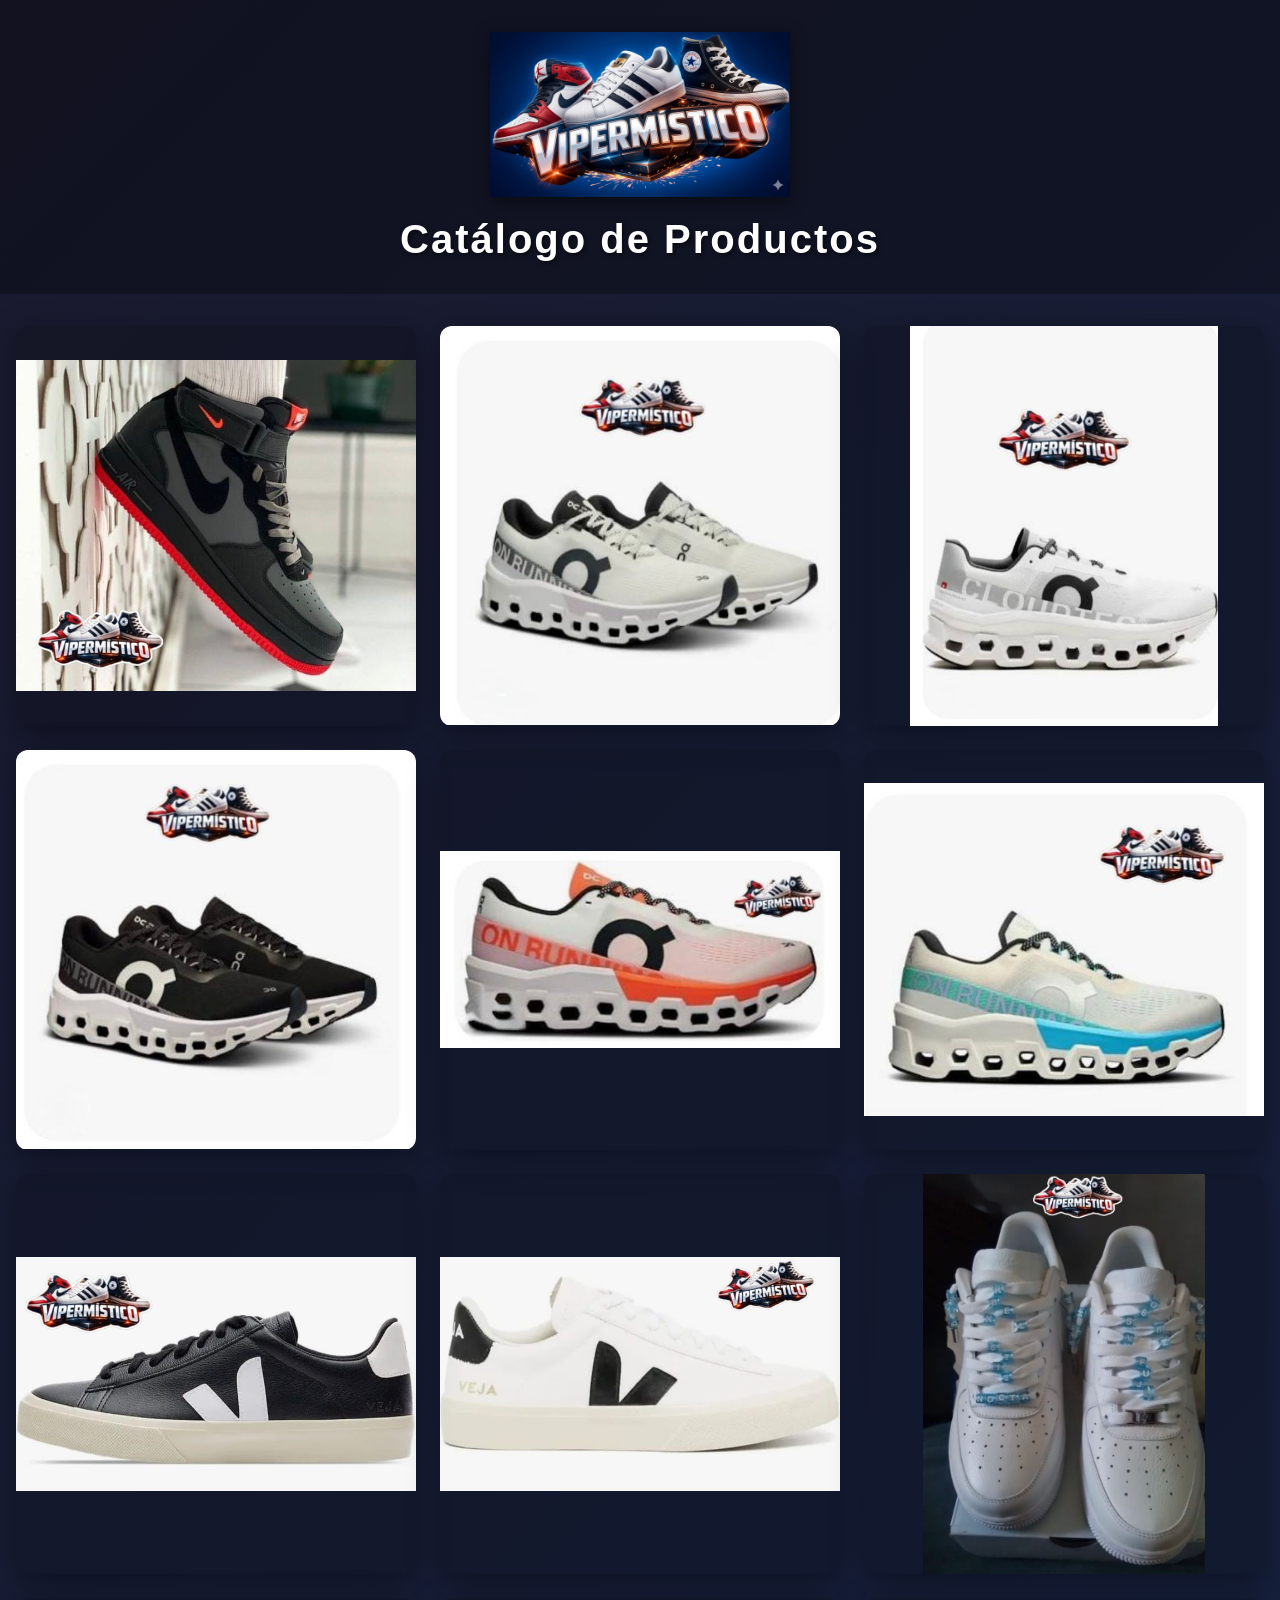
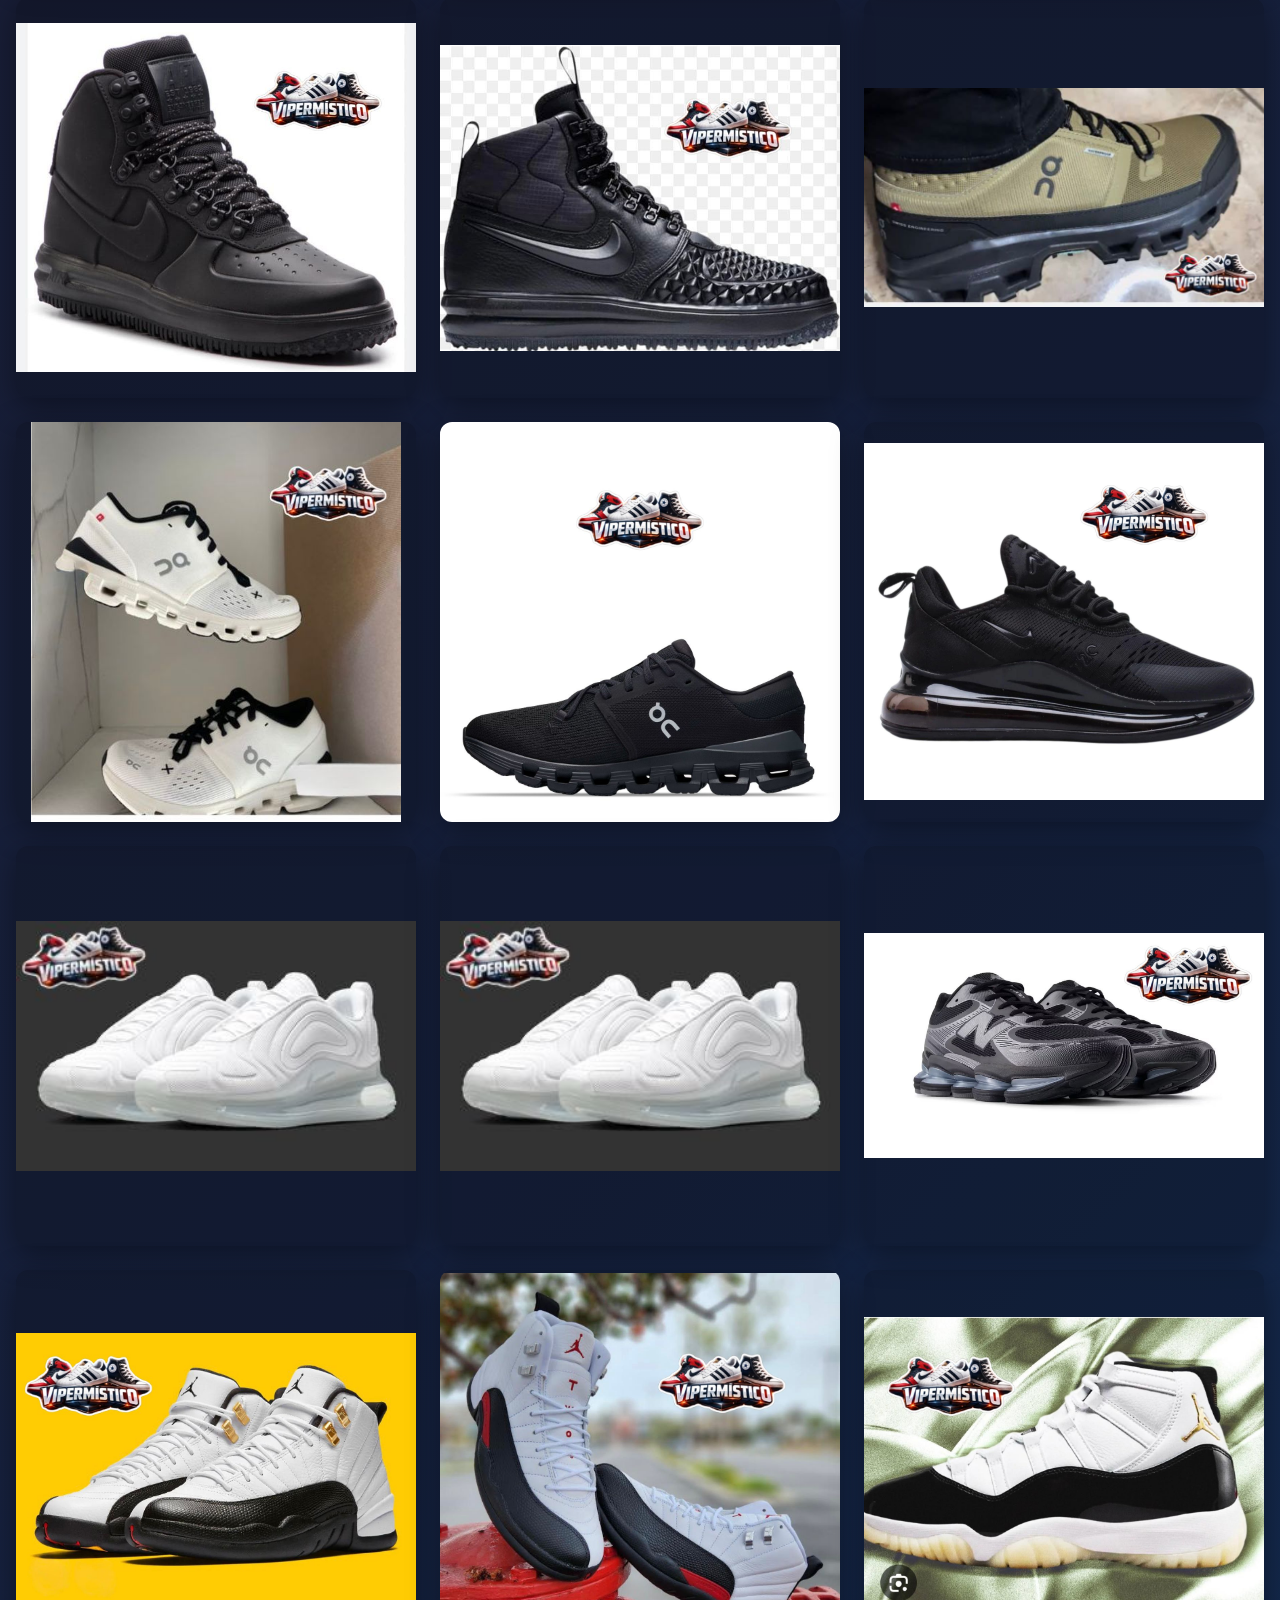
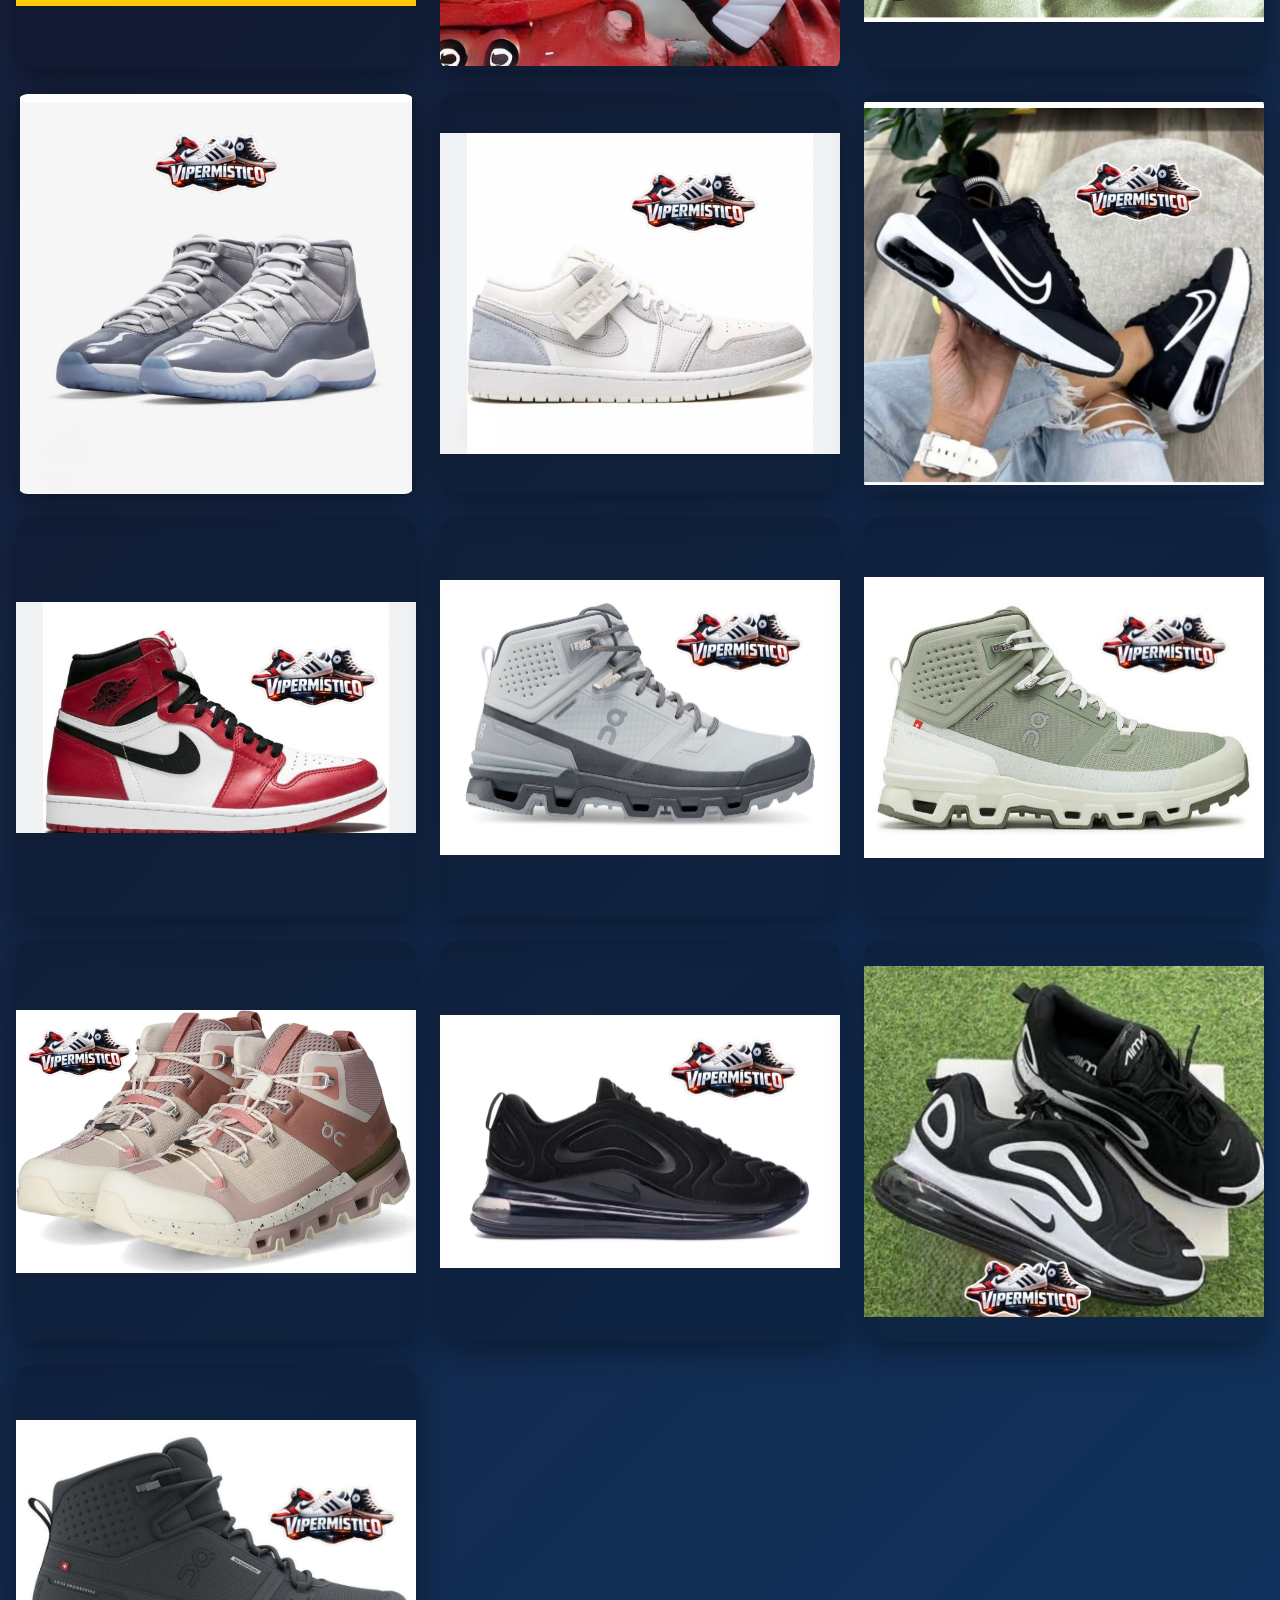
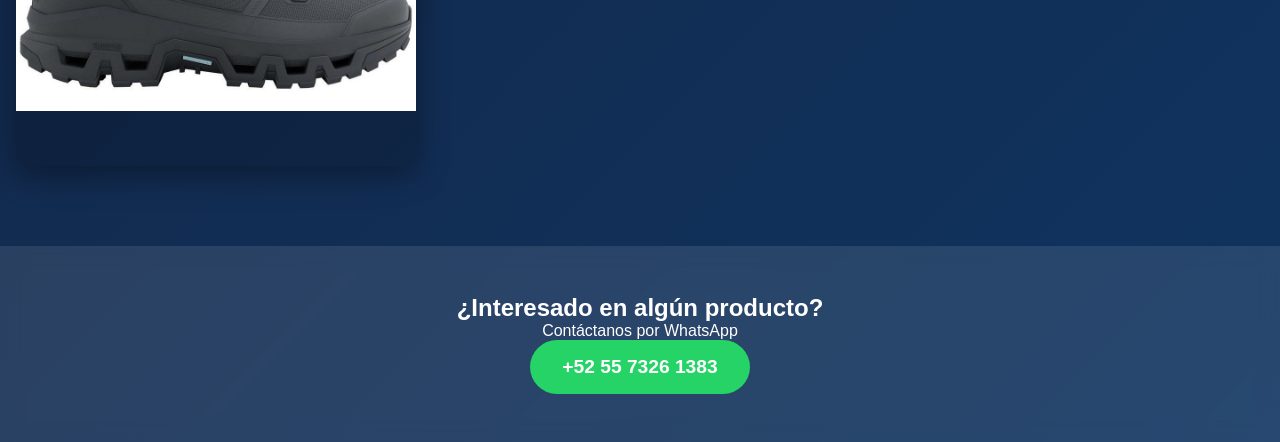
==== vipermistico/index.html @ e8db8942 "Add files via upload" ====
<!DOCTYPE html>
<html lang="es">
<head>
    <meta charset="UTF-8">
    <meta name="viewport" content="width=device-width, initial-scale=1.0">
    <title>Catálogo de Productos</title>
    <style>
        * { margin: 0; padding: 0; box-sizing: border-box; }
        body { 
            font-family: 'Arial', sans-serif; 
            background: linear-gradient(135deg, #1a1a2e 0%, #16213e 50%, #0f3460 100%); 
            color: white; 
            min-height: 100vh;
        }
        .header {
            text-align: center; padding: 2rem 1rem; background: rgba(0,0,0,0.3);
        }
        .logo { max-width: 300px; width: 100%; height: auto; margin-bottom: 1rem; filter: drop-shadow(0 4px 8px rgba(0,0,0,0.5)); }
        .title { font-size: 2.5rem; font-weight: bold; text-shadow: 2px 2px 4px rgba(0,0,0,0.5); letter-spacing: 2px; }
        .gallery {
            max-width: 1400px; margin: 0 auto; padding: 2rem 1rem; display: grid;
            grid-template-columns: repeat(auto-fit, minmax(350px, 1fr)); gap: 1.5rem;
        }
        .photo { 
            position: relative; border-radius: 12px; overflow: hidden; 
            box-shadow: 0 8px 32px rgba(0,0,0,0.4); transition: transform 0.3s, box-shadow 0.3s;
            aspect-ratio: 1; /* Marco cuadrado perfecto */
        }
        .photo:hover { transform: scale(1.05); box-shadow: 0 16px 48px rgba(255,255,255,0.1); }
        .photo img { 
            width: 100%; height: 100%; object-fit: contain; /* CAMBIO: Se ve completa, con fondo transparente */
            background: rgba(0,0,0,0.2); /* Fondo sutil para fotos con transparencias */
        }
        .contact {
            text-align: center; padding: 3rem 1rem; background: rgba(255,255,255,0.1);
            backdrop-filter: blur(10px); margin-top: 3rem;
        }
        .whatsapp { 
            display: inline-block; padding: 1rem 2rem; background: #25D366; 
            color: white; text-decoration: none; border-radius: 50px; 
            font-weight: bold; font-size: 1.2rem; transition: background 0.3s;
        }
        .whatsapp:hover { background: #128C7E; }
        @media (max-width: 768px) {
            .title { font-size: 2rem; }
            .gallery { grid-template-columns: repeat(auto-fit, minmax(280px, 1fr)); gap: 1rem; }
        }
    </style>
</head>
<body>
    <header class="header">
        <img src="images/logo.jpg" alt="VIPERMISTICO Logo" class="logo">
        <h1 class="title">Catálogo de Productos</h1>
    </header>
    
    <main class="gallery">
        <!-- Las 31 fotos - ahora se verán COMPLETAS -->
        <div class="photo"><img src="images/01.jpg" alt="Producto 1"></div>
        <div class="photo"><img src="images/02.jpg" alt="Producto 2"></div>
        <div class="photo"><img src="images/03.jpg" alt="Producto 3"></div>
        <div class="photo"><img src="images/04.jpg" alt="Producto 4"></div>
        <div class="photo"><img src="images/05.jpg" alt="Producto 5"></div>
        <div class="photo"><img src="images/06.jpg" alt="Producto 6"></div>
        <div class="photo"><img src="images/07.jpg" alt="Producto 7"></div>
        <div class="photo"><img src="images/08.jpg" alt="Producto 8"></div>
        <div class="photo"><img src="images/09.jpg" alt="Producto 9"></div>
        <div class="photo"><img src="images/10.jpg" alt="Producto 10"></div>
        <div class="photo"><img src="images/11.jpg" alt="Producto 11"></div>
        <div class="photo"><img src="images/12.jpg" alt="Producto 12"></div>
        <div class="photo"><img src="images/13.jpg" alt="Producto 13"></div>
        <div class="photo"><img src="images/14.jpg" alt="Producto 14"></div>
        <div class="photo"><img src="images/15.jpg" alt="Producto 15"></div>
        <div class="photo"><img src="images/16.jpg" alt="Producto 16"></div>
        <div class="photo"><img src="images/17.jpg" alt="Producto 17"></div>
        <div class="photo"><img src="images/18.jpg" alt="Producto 18"></div>
        <div class="photo"><img src="images/19.jpg" alt="Producto 19"></div>
        <div class="photo"><img src="images/20.jpg" alt="Producto 20"></div>
        <div class="photo"><img src="images/21.jpg" alt="Producto 21"></div>
        <div class="photo"><img src="images/22.jpg" alt="Producto 22"></div>
        <div class="photo"><img src="images/23.jpg" alt="Producto 23"></div>
        <div class="photo"><img src="images/24.jpg" alt="Producto 24"></div>
        <div class="photo"><img src="images/25.jpg" alt="Producto 25"></div>
        <div class="photo"><img src="images/26.jpg" alt="Producto 26"></div>
        <div class="photo"><img src="images/27.jpg" alt="Producto 27"></div>
        <div class="photo"><img src="images/28.jpg" alt="Producto 28"></div>
        <div class="photo"><img src="images/29.jpg" alt="Producto 29"></div>
        <div class="photo"><img src="images/30.jpg" alt="Producto 30"></div>
        <div class="photo"><img src="images/31.jpg" alt="Producto 31"></div>
    </main>
    
    <footer class="contact">
        <h2>¿Interesado en algún producto?</h2>
        <p>Contáctanos por WhatsApp</p>
        <a href="https://wa.me/525573261383" target="_blank" class="whatsapp">+52 55 7326 1383</a>
    </footer>
</body>
</html>
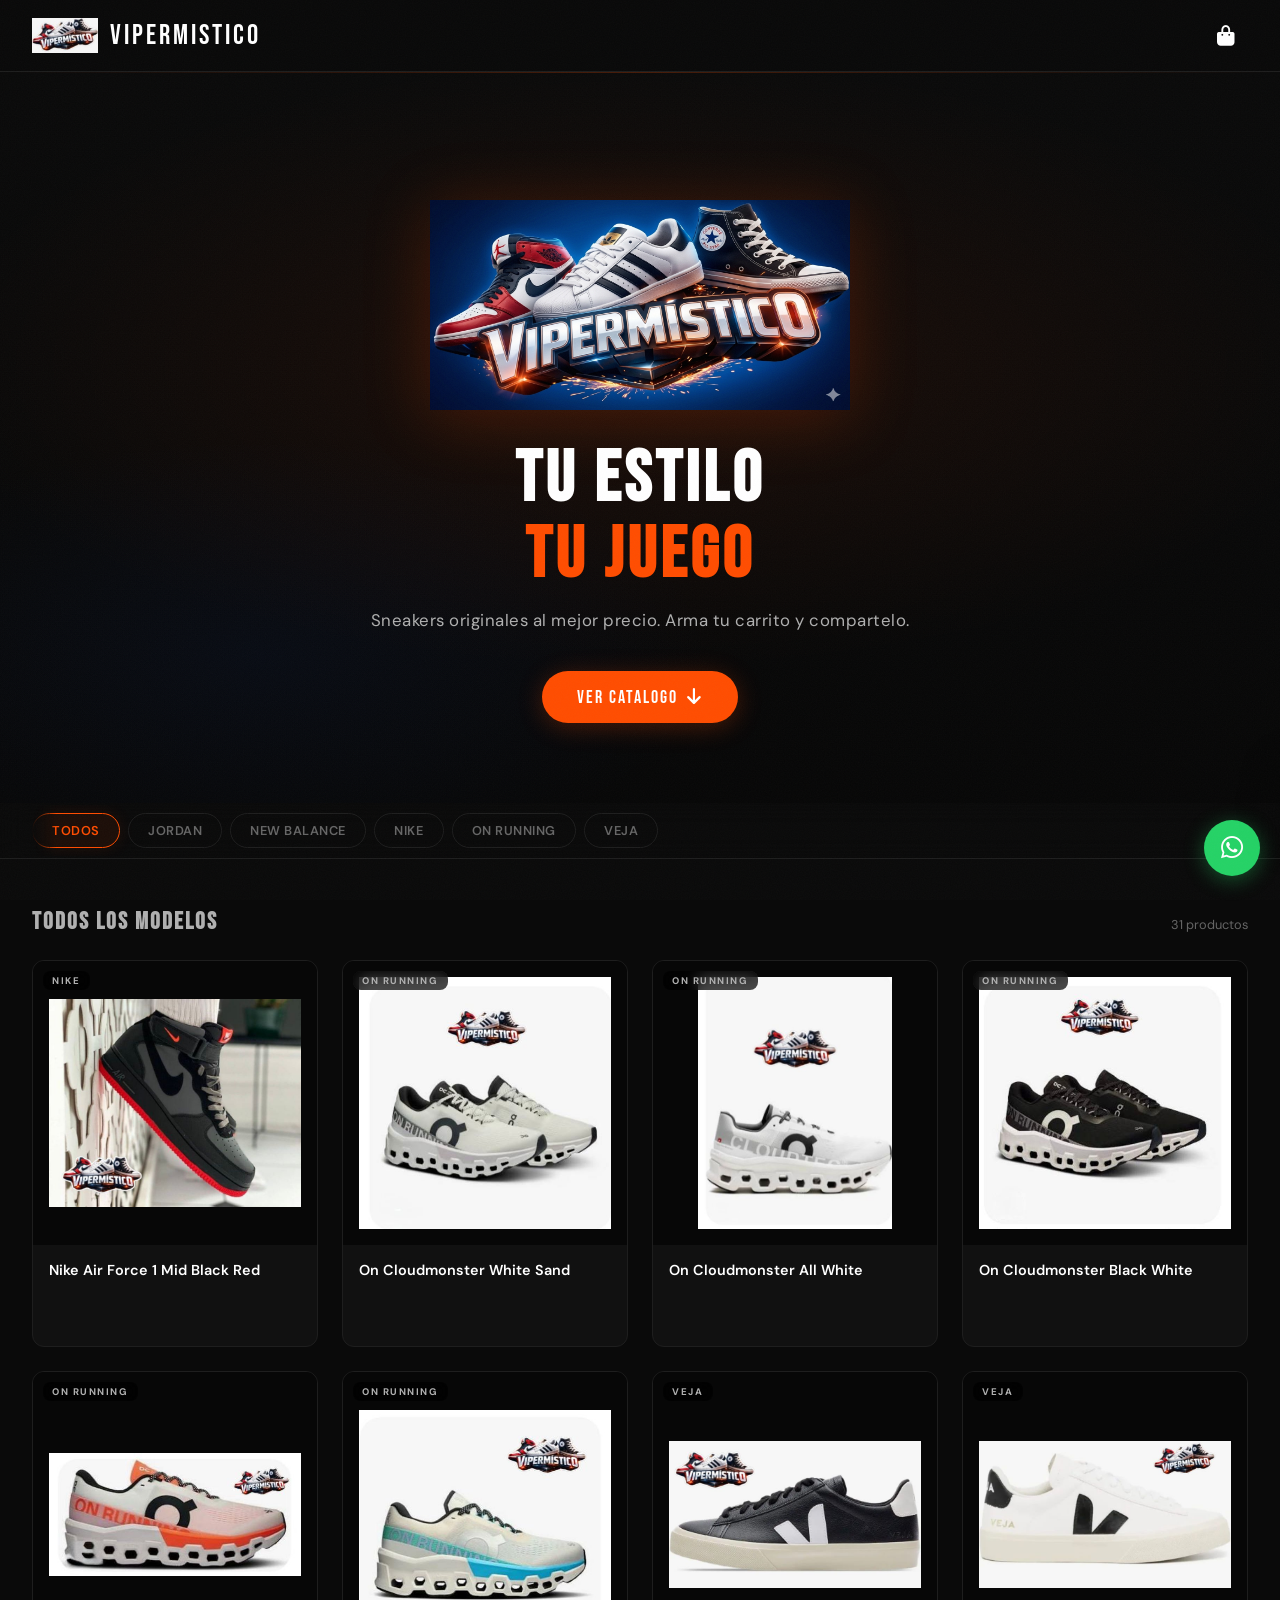
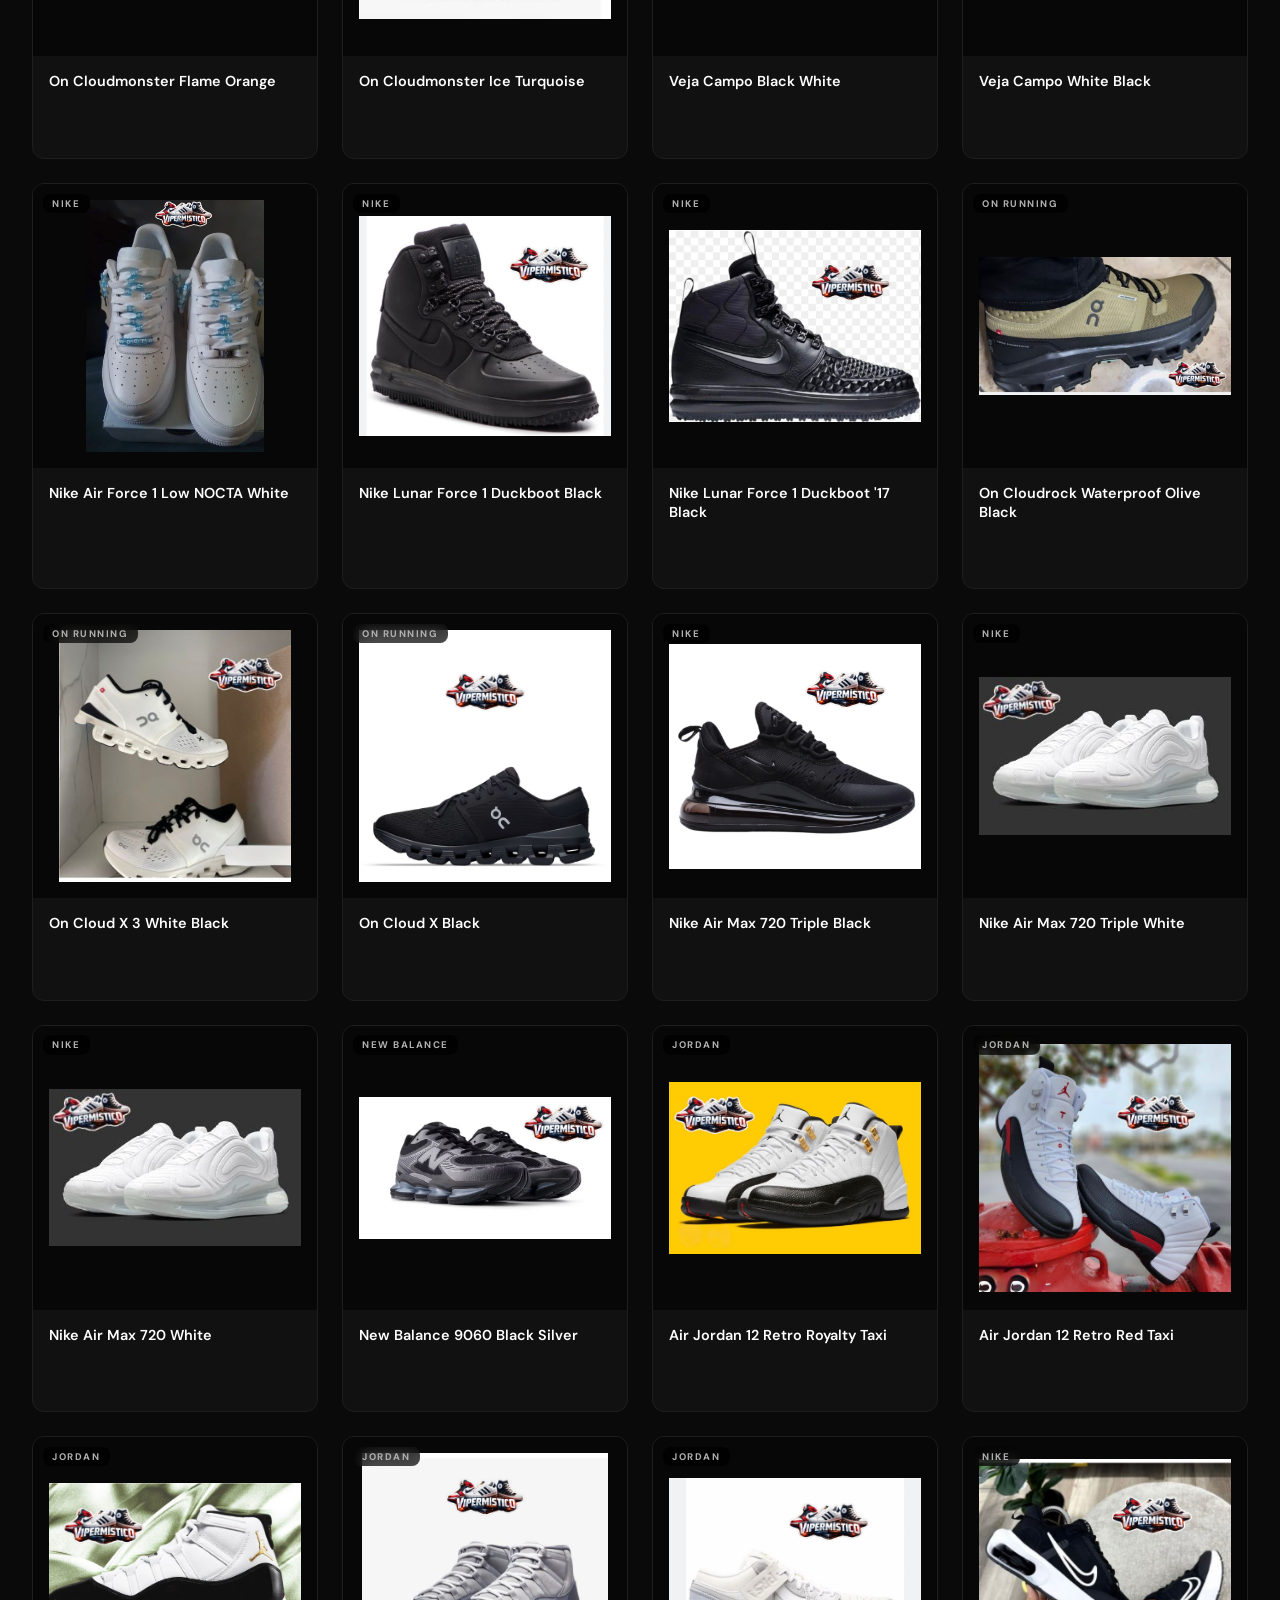
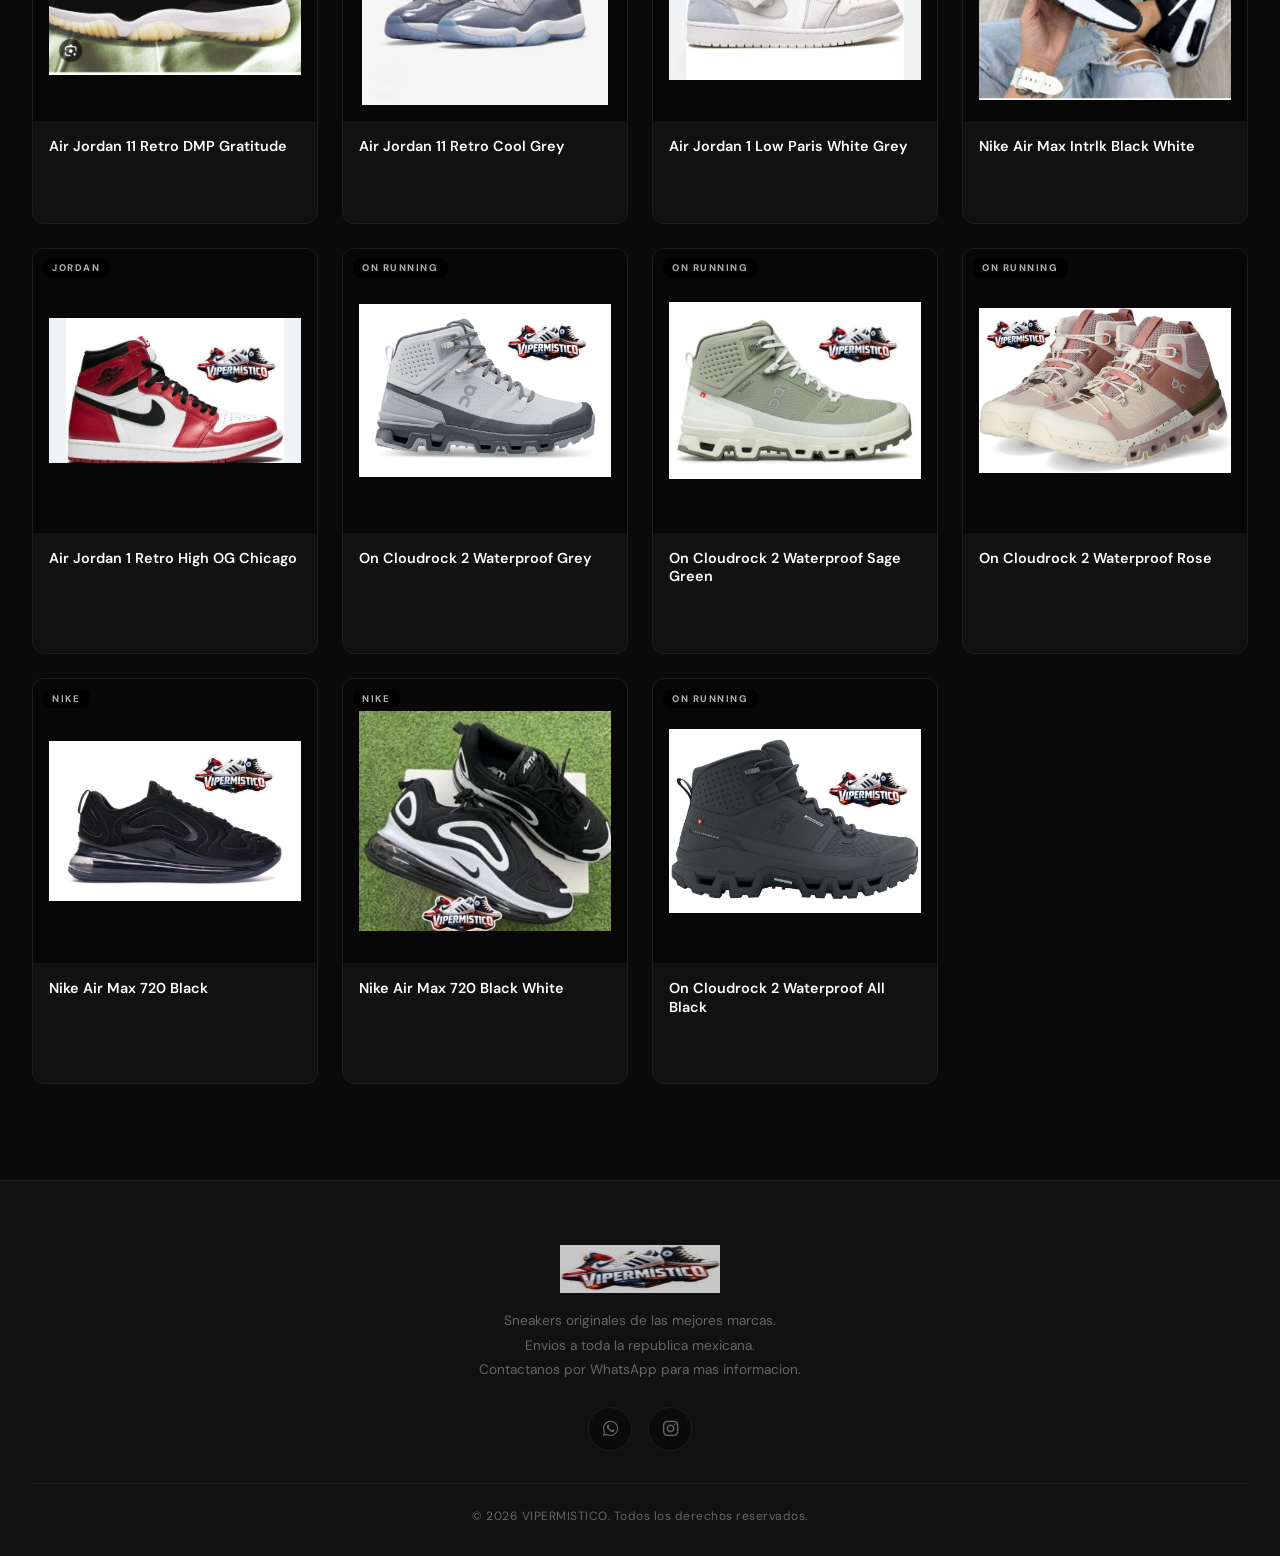
==== commit 10d19bad: "Add files via upload" ====
--- a/vipermistico/index.html
+++ b/vipermistico/index.html
@@ -1,97 +1,181 @@
-<!DOCTYPE html>
-<html lang="es">
-<head>
-    <meta charset="UTF-8">
-    <meta name="viewport" content="width=device-width, initial-scale=1.0">
-    <title>Catálogo de Productos</title>
-    <style>
-        * { margin: 0; padding: 0; box-sizing: border-box; }
-        body { 
-            font-family: 'Arial', sans-serif; 
-            background: linear-gradient(135deg, #1a1a2e 0%, #16213e 50%, #0f3460 100%); 
-            color: white; 
-            min-height: 100vh;
-        }
-        .header {
-            text-align: center; padding: 2rem 1rem; background: rgba(0,0,0,0.3);
-        }
-        .logo { max-width: 300px; width: 100%; height: auto; margin-bottom: 1rem; filter: drop-shadow(0 4px 8px rgba(0,0,0,0.5)); }
-        .title { font-size: 2.5rem; font-weight: bold; text-shadow: 2px 2px 4px rgba(0,0,0,0.5); letter-spacing: 2px; }
-        .gallery {
-            max-width: 1400px; margin: 0 auto; padding: 2rem 1rem; display: grid;
-            grid-template-columns: repeat(auto-fit, minmax(350px, 1fr)); gap: 1.5rem;
-        }
-        .photo { 
-            position: relative; border-radius: 12px; overflow: hidden; 
-            box-shadow: 0 8px 32px rgba(0,0,0,0.4); transition: transform 0.3s, box-shadow 0.3s;
-            aspect-ratio: 1; /* Marco cuadrado perfecto */
-        }
-        .photo:hover { transform: scale(1.05); box-shadow: 0 16px 48px rgba(255,255,255,0.1); }
-        .photo img { 
-            width: 100%; height: 100%; object-fit: contain; /* CAMBIO: Se ve completa, con fondo transparente */
-            background: rgba(0,0,0,0.2); /* Fondo sutil para fotos con transparencias */
-        }
-        .contact {
-            text-align: center; padding: 3rem 1rem; background: rgba(255,255,255,0.1);
-            backdrop-filter: blur(10px); margin-top: 3rem;
-        }
-        .whatsapp { 
-            display: inline-block; padding: 1rem 2rem; background: #25D366; 
-            color: white; text-decoration: none; border-radius: 50px; 
-            font-weight: bold; font-size: 1.2rem; transition: background 0.3s;
-        }
-        .whatsapp:hover { background: #128C7E; }
-        @media (max-width: 768px) {
-            .title { font-size: 2rem; }
-            .gallery { grid-template-columns: repeat(auto-fit, minmax(280px, 1fr)); gap: 1rem; }
-        }
-    </style>
-</head>
-<body>
-    <header class="header">
-        <img src="images/logo.jpg" alt="VIPERMISTICO Logo" class="logo">
-        <h1 class="title">Catálogo de Productos</h1>
-    </header>
-    
-    <main class="gallery">
-        <!-- Las 31 fotos - ahora se verán COMPLETAS -->
-        <div class="photo"><img src="images/01.jpg" alt="Producto 1"></div>
-        <div class="photo"><img src="images/02.jpg" alt="Producto 2"></div>
-        <div class="photo"><img src="images/03.jpg" alt="Producto 3"></div>
-        <div class="photo"><img src="images/04.jpg" alt="Producto 4"></div>
-        <div class="photo"><img src="images/05.jpg" alt="Producto 5"></div>
-        <div class="photo"><img src="images/06.jpg" alt="Producto 6"></div>
-        <div class="photo"><img src="images/07.jpg" alt="Producto 7"></div>
-        <div class="photo"><img src="images/08.jpg" alt="Producto 8"></div>
-        <div class="photo"><img src="images/09.jpg" alt="Producto 9"></div>
-        <div class="photo"><img src="images/10.jpg" alt="Producto 10"></div>
-        <div class="photo"><img src="images/11.jpg" alt="Producto 11"></div>
-        <div class="photo"><img src="images/12.jpg" alt="Producto 12"></div>
-        <div class="photo"><img src="images/13.jpg" alt="Producto 13"></div>
-        <div class="photo"><img src="images/14.jpg" alt="Producto 14"></div>
-        <div class="photo"><img src="images/15.jpg" alt="Producto 15"></div>
-        <div class="photo"><img src="images/16.jpg" alt="Producto 16"></div>
-        <div class="photo"><img src="images/17.jpg" alt="Producto 17"></div>
-        <div class="photo"><img src="images/18.jpg" alt="Producto 18"></div>
-        <div class="photo"><img src="images/19.jpg" alt="Producto 19"></div>
-        <div class="photo"><img src="images/20.jpg" alt="Producto 20"></div>
-        <div class="photo"><img src="images/21.jpg" alt="Producto 21"></div>
-        <div class="photo"><img src="images/22.jpg" alt="Producto 22"></div>
-        <div class="photo"><img src="images/23.jpg" alt="Producto 23"></div>
-        <div class="photo"><img src="images/24.jpg" alt="Producto 24"></div>
-        <div class="photo"><img src="images/25.jpg" alt="Producto 25"></div>
-        <div class="photo"><img src="images/26.jpg" alt="Producto 26"></div>
-        <div class="photo"><img src="images/27.jpg" alt="Producto 27"></div>
-        <div class="photo"><img src="images/28.jpg" alt="Producto 28"></div>
-        <div class="photo"><img src="images/29.jpg" alt="Producto 29"></div>
-        <div class="photo"><img src="images/30.jpg" alt="Producto 30"></div>
-        <div class="photo"><img src="images/31.jpg" alt="Producto 31"></div>
-    </main>
-    
-    <footer class="contact">
-        <h2>¿Interesado en algún producto?</h2>
-        <p>Contáctanos por WhatsApp</p>
-        <a href="https://wa.me/525573261383" target="_blank" class="whatsapp">+52 55 7326 1383</a>
-    </footer>
-</body>
-</html>
+<!DOCTYPE html>
+<html lang="es" style="color-scheme: dark">
+<head>
+  <meta charset="UTF-8">
+  <meta name="viewport" content="width=device-width, initial-scale=1.0">
+  <title>VIPERMISTICO | Sneakers Originales</title>
+  <meta name="description" content="VIPERMISTICO - Tu tienda de sneakers originales. Nike, Jordan, On Running, Veja, New Balance y mas. Arma tu carrito y comparte tu pedido por WhatsApp.">
+  <meta name="theme-color" content="#0a0a0a">
+
+  <!-- Open Graph -->
+  <meta property="og:title" content="VIPERMISTICO | Sneakers Originales">
+  <meta property="og:description" content="Tu tienda de sneakers originales. Arma tu carrito y comparte tu pedido.">
+  <meta property="og:image" content="images/logo.jpg">
+  <meta property="og:type" content="website">
+
+  <!-- Fonts -->
+  <link rel="preconnect" href="https://fonts.googleapis.com">
+  <link rel="preconnect" href="https://fonts.gstatic.com" crossorigin>
+  <link href="https://fonts.googleapis.com/css2?family=Bebas+Neue&family=DM+Sans:ital,opsz,wght@0,9..40,300;0,9..40,400;0,9..40,500;0,9..40,600;0,9..40,700;1,9..40,400&display=swap" rel="stylesheet">
+
+  <!-- Font Awesome -->
+  <link rel="stylesheet" href="https://cdnjs.cloudflare.com/ajax/libs/font-awesome/6.5.1/css/all.min.css" integrity="sha512-DTOQO9RWCH3ppGqcWaEA1BIZOC6xxalwEsw9c2QQeAIftl+Vegovlnee1c9QX4TctnWMn13TZye+giMm8e2LwA==" crossorigin="anonymous" referrerpolicy="no-referrer">
+
+  <!-- Preconnect CDN -->
+  <link rel="preconnect" href="https://cdnjs.cloudflare.com" crossorigin>
+
+  <!-- Styles -->
+  <link rel="stylesheet" href="css/styles.css">
+</head>
+<body>
+
+  <!-- Skip link -->
+  <a href="#catalog" class="sr-only" style="position:fixed;top:0;left:0;z-index:9999;padding:1rem;background:var(--accent);color:#fff;">Ir al catalogo</a>
+
+  <!-- ===== NAVIGATION ===== -->
+  <nav class="nav" role="navigation" aria-label="Navegacion principal">
+    <a href="#" class="nav-logo" aria-label="Inicio">
+      <img src="images/logox.jpg" alt="VIPERMISTICO" width="120" height="36">
+      <span class="nav-brand">VIPERMISTICO</span>
+    </a>
+    <button class="nav-cart-btn" id="cartToggle" aria-label="Abrir carrito">
+      <i class="fa-solid fa-bag-shopping" aria-hidden="true"></i>
+      <span class="cart-badge" id="cartBadge">0</span>
+    </button>
+  </nav>
+
+  <!-- ===== SHARED CART BANNER (shown when URL has #cart=) ===== -->
+  <section class="shared-cart-banner" id="sharedCartBanner" aria-label="Carrito compartido">
+    <div class="shared-cart-inner">
+      <div class="shared-cart-header">
+        <i class="fa-solid fa-link" aria-hidden="true"></i>
+        <h2>Carrito Compartido</h2>
+      </div>
+      <div class="shared-cart-items" id="sharedCartItems"></div>
+      <div class="shared-cart-actions">
+        <a href="#" class="btn-shared-whatsapp" id="sharedWhatsappBtn">
+          <i class="fa-brands fa-whatsapp" aria-hidden="true"></i> Contactar por WhatsApp
+        </a>
+        <button class="btn-shared-browse" id="sharedBrowseBtn">
+          <i class="fa-solid fa-store" aria-hidden="true"></i> Ver Catalogo Completo
+        </button>
+      </div>
+    </div>
+  </section>
+
+  <!-- ===== HERO ===== -->
+  <section class="hero" id="hero">
+    <div class="hero-content">
+      <img src="images/logo.jpg" alt="VIPERMISTICO" class="hero-logo" width="420" height="210">
+      <h1 class="hero-tagline">
+        TU ESTILO<span class="accent">TU JUEGO</span>
+      </h1>
+      <p class="hero-subtitle">Sneakers originales al mejor precio. Arma tu carrito y compartelo.</p>
+      <a href="#catalog" class="hero-cta">
+        VER CATALOGO <i class="fa-solid fa-arrow-down" aria-hidden="true"></i>
+      </a>
+    </div>
+  </section>
+
+  <!-- ===== FILTER BAR ===== -->
+  <section class="filters" id="filters" aria-label="Filtrar por marca">
+    <div class="filters-scroll" id="filtersScroll" role="tablist">
+      <!-- Rendered by JS -->
+    </div>
+  </section>
+
+  <!-- ===== PRODUCT CATALOG ===== -->
+  <section class="catalog" id="catalog">
+    <div class="catalog-header">
+      <h2 class="catalog-title" id="catalogTitle">TODOS LOS MODELOS</h2>
+      <span class="catalog-count" id="catalogCount"></span>
+    </div>
+    <div class="product-grid" id="productGrid">
+      <!-- Rendered by JS -->
+    </div>
+  </section>
+
+  <!-- ===== CART OVERLAY ===== -->
+  <div class="cart-overlay" id="cartOverlay"></div>
+
+  <!-- ===== CART PANEL ===== -->
+  <aside class="cart-panel" id="cartPanel" aria-label="Carrito de compras">
+    <div class="cart-panel-header">
+      <h2 class="cart-panel-title"><i class="fa-solid fa-bag-shopping" aria-hidden="true"></i> TU CARRITO</h2>
+      <button class="cart-close-btn" id="cartClose" aria-label="Cerrar carrito">
+        <i class="fa-solid fa-xmark" aria-hidden="true"></i>
+      </button>
+    </div>
+    <div class="cart-items" id="cartItems">
+      <!-- Rendered by JS -->
+    </div>
+    <div class="cart-footer" id="cartFooter" style="display: none;">
+      <div class="cart-total-row">
+        <span class="cart-total-label">Articulos en carrito</span>
+        <span class="cart-total-count" id="cartTotalCount">0</span>
+      </div>
+      <button class="btn-share-cart" id="shareCartBtn">
+        <i class="fa-solid fa-share-nodes" aria-hidden="true"></i> COMPARTIR CARRITO
+      </button>
+      <button class="btn-clear-cart" id="clearCartBtn">Vaciar carrito</button>
+    </div>
+  </aside>
+
+  <!-- ===== SHARE MODAL ===== -->
+  <div class="share-modal-overlay" id="shareModalOverlay">
+    <div class="share-modal" role="dialog" aria-label="Compartir carrito">
+      <div class="share-modal-header">
+        <h3 class="share-modal-title"><i class="fa-solid fa-share-nodes" aria-hidden="true"></i> COMPARTIR</h3>
+        <button class="share-modal-close" id="shareModalClose" aria-label="Cerrar">
+          <i class="fa-solid fa-xmark" aria-hidden="true"></i>
+        </button>
+      </div>
+      <div class="share-url-group">
+        <input type="text" class="share-url-input" id="shareUrlInput" readonly aria-label="Enlace para compartir">
+        <button class="btn-copy" id="copyLinkBtn">
+          <i class="fa-regular fa-copy" aria-hidden="true"></i> Copiar
+        </button>
+      </div>
+      <button class="btn-share-whatsapp" id="shareWhatsappBtn">
+        <i class="fa-brands fa-whatsapp" aria-hidden="true"></i> Enviar por WhatsApp
+      </button>
+      <p class="share-modal-hint">Comparte este enlace para que vean tu seleccion de productos.</p>
+    </div>
+  </div>
+
+  <!-- ===== TOAST ===== -->
+  <div class="toast" id="toast" role="status" aria-live="polite">
+    <i class="fa-solid fa-check-circle" aria-hidden="true"></i>
+    <span id="toastMessage">Agregado al carrito</span>
+  </div>
+
+  <!-- ===== WHATSAPP FLOAT ===== -->
+  <a href="https://wa.me/525573261383" target="_blank" rel="noopener" class="whatsapp-float" aria-label="Contactar por WhatsApp">
+    <i class="fa-brands fa-whatsapp" aria-hidden="true"></i>
+  </a>
+
+  <!-- ===== FOOTER ===== -->
+  <footer class="footer">
+    <img src="images/logox.jpg" alt="VIPERMISTICO" class="footer-logo" width="160" height="48">
+    <p class="footer-text">
+      Sneakers originales de las mejores marcas.<br>
+      Envios a toda la republica mexicana.<br>
+      Contactanos por WhatsApp para mas informacion.
+    </p>
+    <div class="footer-social">
+      <a href="https://wa.me/525573261383" target="_blank" rel="noopener" aria-label="WhatsApp">
+        <i class="fa-brands fa-whatsapp" aria-hidden="true"></i>
+      </a>
+      <a href="#" aria-label="Instagram">
+        <i class="fa-brands fa-instagram" aria-hidden="true"></i>
+      </a>
+    </div>
+    <div class="footer-divider"></div>
+    <p class="footer-copy">&copy; 2026 VIPERMISTICO. Todos los derechos reservados.</p>
+  </footer>
+
+  <!-- Scripts -->
+  <script src="js/products.js"></script>
+  <script src="js/app.js"></script>
+</body>
+</html>
--- a/vipermistico/css/styles.css
+++ b/vipermistico/css/styles.css
@@ -0,0 +1,1314 @@
+/* ============================================
+   VIPERMISTICO - Sneaker Marketplace
+   Streetwear Luxury Dark Theme
+   ============================================ */
+
+/* --- Variables --- */
+:root {
+  --bg: #0a0a0a;
+  --bg-alt: #070707;
+  --surface: #111111;
+  --surface-hover: #181818;
+  --surface-raised: #1a1a1a;
+  --border: #1e1e1e;
+  --border-light: #2a2a2a;
+  --accent: #FF4D00;
+  --accent-soft: #ff6a2a;
+  --accent-glow: rgba(255, 77, 0, 0.25);
+  --accent-glow-strong: rgba(255, 77, 0, 0.5);
+  --blue: #1a56db;
+  --text: #FFFFFF;
+  --text-secondary: #b0b0b0;
+  --text-muted: #666666;
+  --whatsapp: #25D366;
+  --whatsapp-dark: #128C7E;
+  --danger: #ef4444;
+  --nav-height: 64px;
+  --filter-height: 56px;
+  --radius-sm: 8px;
+  --radius-md: 12px;
+  --radius-lg: 16px;
+  --radius-full: 50px;
+  --shadow-card: 0 4px 24px rgba(0,0,0,0.4);
+  --shadow-elevated: 0 12px 48px rgba(0,0,0,0.6);
+  --transition-fast: 0.2s cubic-bezier(0.4, 0, 0.2, 1);
+  --transition-base: 0.3s cubic-bezier(0.4, 0, 0.2, 1);
+  --transition-slow: 0.5s cubic-bezier(0.4, 0, 0.2, 1);
+}
+
+/* --- Reset --- */
+*, *::before, *::after { margin: 0; padding: 0; box-sizing: border-box; }
+html { scroll-behavior: smooth; -webkit-text-size-adjust: 100%; }
+body {
+  font-family: 'DM Sans', sans-serif;
+  background: var(--bg);
+  color: var(--text);
+  min-height: 100vh;
+  overflow-x: hidden;
+  -webkit-font-smoothing: antialiased;
+  -moz-osx-font-smoothing: grayscale;
+}
+img { max-width: 100%; display: block; }
+button { cursor: pointer; font-family: inherit; border: none; background: none; color: inherit; }
+a { color: inherit; text-decoration: none; }
+ul, ol { list-style: none; }
+
+/* --- Focus visible --- */
+:focus-visible {
+  outline: 2px solid var(--accent);
+  outline-offset: 2px;
+}
+
+/* --- Touch optimization --- */
+button, a, [role="tab"] {
+  touch-action: manipulation;
+  -webkit-tap-highlight-color: rgba(255, 77, 0, 0.15);
+}
+
+/* --- Noise texture overlay --- */
+body::before {
+  content: '';
+  position: fixed;
+  inset: 0;
+  z-index: 9999;
+  pointer-events: none;
+  opacity: 0.03;
+  background-image: url("data:image/svg+xml,%3Csvg viewBox='0 0 256 256' xmlns='http://www.w3.org/2000/svg'%3E%3Cfilter id='n'%3E%3CfeTurbulence type='fractalNoise' baseFrequency='0.85' numOctaves='4' stitchTiles='stitch'/%3E%3C/filter%3E%3Crect width='100%25' height='100%25' filter='url(%23n)'/%3E%3C/svg%3E");
+  background-repeat: repeat;
+  background-size: 256px 256px;
+}
+
+/* --- Scrollbar --- */
+::-webkit-scrollbar { width: 6px; }
+::-webkit-scrollbar-track { background: var(--bg); }
+::-webkit-scrollbar-thumb { background: var(--border-light); border-radius: 3px; }
+::-webkit-scrollbar-thumb:hover { background: var(--text-muted); }
+
+/* --- Screen reader only --- */
+.sr-only {
+  position: absolute; width: 1px; height: 1px;
+  padding: 0; margin: -1px; overflow: hidden;
+  clip: rect(0,0,0,0); white-space: nowrap; border: 0;
+}
+
+/* ============================================
+   NAVIGATION
+   ============================================ */
+.nav {
+  position: fixed;
+  top: 0;
+  left: 0;
+  right: 0;
+  z-index: 100;
+  height: var(--nav-height);
+  background: rgba(10, 10, 10, 0.85);
+  backdrop-filter: blur(20px) saturate(180%);
+  -webkit-backdrop-filter: blur(20px) saturate(180%);
+  border-bottom: 1px solid var(--border);
+  display: flex;
+  align-items: center;
+  justify-content: space-between;
+  padding: 0 1.25rem;
+  transition: background var(--transition-base);
+}
+
+.nav-logo {
+  display: flex;
+  align-items: center;
+  gap: 0.75rem;
+}
+
+.nav-logo img {
+  height: 36px;
+  width: auto;
+  object-fit: contain;
+}
+
+.nav-brand {
+  font-family: 'Bebas Neue', sans-serif;
+  font-size: 1.5rem;
+  letter-spacing: 3px;
+  color: var(--text);
+  line-height: 1;
+}
+
+.nav-cart-btn {
+  position: relative;
+  width: 44px;
+  height: 44px;
+  display: flex;
+  align-items: center;
+  justify-content: center;
+  border-radius: var(--radius-sm);
+  transition: background var(--transition-fast);
+  font-size: 1.25rem;
+}
+
+.nav-cart-btn:hover {
+  background: var(--surface);
+}
+
+.cart-badge {
+  position: absolute;
+  top: 4px;
+  right: 4px;
+  min-width: 18px;
+  height: 18px;
+  background: var(--accent);
+  color: white;
+  font-size: 0.65rem;
+  font-weight: 700;
+  border-radius: 9px;
+  display: flex;
+  align-items: center;
+  justify-content: center;
+  padding: 0 4px;
+  opacity: 0;
+  transform: scale(0);
+  transition: opacity var(--transition-fast), transform var(--transition-fast);
+}
+
+.cart-badge.visible {
+  opacity: 1;
+  transform: scale(1);
+}
+
+/* ============================================
+   HERO SECTION
+   ============================================ */
+.hero {
+  position: relative;
+  min-height: 70vh;
+  display: flex;
+  flex-direction: column;
+  align-items: center;
+  justify-content: center;
+  text-align: center;
+  padding: 6rem 1.5rem 4rem;
+  overflow: hidden;
+  margin-top: var(--nav-height);
+}
+
+.hero::before {
+  content: '';
+  position: absolute;
+  inset: 0;
+  background:
+    radial-gradient(ellipse 80% 60% at 50% 40%, rgba(255, 77, 0, 0.08) 0%, transparent 70%),
+    radial-gradient(ellipse 60% 50% at 20% 80%, rgba(26, 86, 219, 0.06) 0%, transparent 60%),
+    linear-gradient(180deg, var(--bg) 0%, var(--bg-alt) 100%);
+  z-index: 0;
+}
+
+/* Animated scan line */
+.hero::after {
+  content: '';
+  position: absolute;
+  top: 0;
+  left: 0;
+  right: 0;
+  height: 1px;
+  background: linear-gradient(90deg, transparent, var(--accent-glow), transparent);
+  animation: heroScan 4s ease-in-out infinite;
+  z-index: 1;
+}
+
+@keyframes heroScan {
+  0%, 100% { top: 0; opacity: 0; }
+  50% { top: 100%; opacity: 1; }
+}
+
+.hero-content {
+  position: relative;
+  z-index: 2;
+  max-width: 700px;
+}
+
+.hero-logo {
+  width: min(420px, 85vw);
+  margin: 0 auto 2rem;
+  filter: drop-shadow(0 8px 32px rgba(255, 77, 0, 0.2));
+  animation: heroLogoIn 1s cubic-bezier(0.16, 1, 0.3, 1) both;
+}
+
+@keyframes heroLogoIn {
+  from { opacity: 0; transform: translateY(30px) scale(0.95); }
+  to { opacity: 1; transform: translateY(0) scale(1); }
+}
+
+.hero-tagline {
+  font-family: 'Bebas Neue', sans-serif;
+  font-size: clamp(2.5rem, 8vw, 4.5rem);
+  letter-spacing: 4px;
+  line-height: 1.05;
+  margin-bottom: 1rem;
+  text-wrap: balance;
+  animation: heroTextIn 1s cubic-bezier(0.16, 1, 0.3, 1) 0.2s both;
+}
+
+.hero-tagline .accent {
+  color: var(--accent);
+  display: block;
+}
+
+@keyframes heroTextIn {
+  from { opacity: 0; transform: translateY(20px); }
+  to { opacity: 1; transform: translateY(0); }
+}
+
+.hero-subtitle {
+  font-size: 1.05rem;
+  color: var(--text-secondary);
+  margin-bottom: 2.5rem;
+  letter-spacing: 0.5px;
+  animation: heroTextIn 1s cubic-bezier(0.16, 1, 0.3, 1) 0.4s both;
+}
+
+.hero-cta {
+  display: inline-flex;
+  align-items: center;
+  gap: 0.6rem;
+  padding: 0.9rem 2.2rem;
+  background: var(--accent);
+  color: white;
+  font-family: 'Bebas Neue', sans-serif;
+  font-size: 1.15rem;
+  letter-spacing: 2px;
+  border-radius: var(--radius-full);
+  transition: background var(--transition-base), transform var(--transition-base), box-shadow var(--transition-base);
+  box-shadow: 0 4px 24px var(--accent-glow);
+  animation: heroTextIn 1s cubic-bezier(0.16, 1, 0.3, 1) 0.6s both;
+}
+
+.hero-cta:hover {
+  background: var(--accent-soft);
+  transform: translateY(-2px);
+  box-shadow: 0 8px 32px var(--accent-glow-strong);
+}
+
+/* ============================================
+   SHARED CART BANNER
+   ============================================ */
+.shared-cart-banner {
+  display: none;
+  margin-top: var(--nav-height);
+  padding: 2rem 1.25rem;
+  background: linear-gradient(135deg, rgba(255, 77, 0, 0.08) 0%, rgba(26, 86, 219, 0.05) 100%);
+  border-bottom: 1px solid var(--accent-glow);
+}
+
+.shared-cart-banner.active {
+  display: block;
+}
+
+.shared-cart-inner {
+  max-width: 800px;
+  margin: 0 auto;
+}
+
+.shared-cart-header {
+  display: flex;
+  align-items: center;
+  gap: 0.75rem;
+  margin-bottom: 1.5rem;
+}
+
+.shared-cart-header i {
+  color: var(--accent);
+  font-size: 1.4rem;
+}
+
+.shared-cart-header h2 {
+  font-family: 'Bebas Neue', sans-serif;
+  font-size: 1.8rem;
+  letter-spacing: 2px;
+}
+
+.shared-cart-items {
+  display: flex;
+  flex-direction: column;
+  gap: 0.75rem;
+  margin-bottom: 1.5rem;
+}
+
+.shared-cart-item {
+  display: flex;
+  align-items: center;
+  gap: 1rem;
+  padding: 0.75rem;
+  background: var(--surface);
+  border-radius: var(--radius-md);
+  border: 1px solid var(--border);
+}
+
+.shared-cart-item img {
+  width: 64px;
+  height: 64px;
+  object-fit: contain;
+  background: var(--bg);
+  border-radius: var(--radius-sm);
+}
+
+.shared-cart-item-info {
+  flex: 1;
+}
+
+.shared-cart-item-name {
+  font-weight: 600;
+  font-size: 0.95rem;
+}
+
+.shared-cart-item-brand {
+  font-size: 0.75rem;
+  color: var(--text-muted);
+  text-transform: uppercase;
+  letter-spacing: 1px;
+}
+
+.shared-cart-item-qty {
+  font-family: 'Bebas Neue', sans-serif;
+  font-size: 1.2rem;
+  letter-spacing: 1px;
+  color: var(--accent);
+}
+
+.shared-cart-actions {
+  display: flex;
+  gap: 0.75rem;
+  flex-wrap: wrap;
+}
+
+.btn-shared-whatsapp {
+  display: inline-flex;
+  align-items: center;
+  gap: 0.5rem;
+  padding: 0.75rem 1.5rem;
+  background: var(--whatsapp);
+  color: white;
+  border-radius: var(--radius-full);
+  font-weight: 600;
+  font-size: 0.9rem;
+  transition: background var(--transition-base), transform var(--transition-base);
+}
+
+.btn-shared-whatsapp:hover {
+  background: var(--whatsapp-dark);
+  transform: translateY(-1px);
+}
+
+.btn-shared-browse {
+  display: inline-flex;
+  align-items: center;
+  gap: 0.5rem;
+  padding: 0.75rem 1.5rem;
+  background: transparent;
+  color: var(--text-secondary);
+  border: 1px solid var(--border-light);
+  border-radius: var(--radius-full);
+  font-weight: 600;
+  font-size: 0.9rem;
+  transition: border-color var(--transition-base), color var(--transition-base);
+}
+
+.btn-shared-browse:hover {
+  border-color: var(--text-muted);
+  color: var(--text);
+}
+
+/* ============================================
+   FILTER BAR
+   ============================================ */
+.filters {
+  position: sticky;
+  top: var(--nav-height);
+  z-index: 90;
+  background: rgba(10, 10, 10, 0.9);
+  backdrop-filter: blur(12px);
+  -webkit-backdrop-filter: blur(12px);
+  border-bottom: 1px solid var(--border);
+  padding: 0 1.25rem;
+  height: var(--filter-height);
+  display: flex;
+  align-items: center;
+}
+
+.filters-scroll {
+  display: flex;
+  gap: 0.5rem;
+  overflow-x: auto;
+  scrollbar-width: none;
+  -ms-overflow-style: none;
+  padding: 0.5rem 0;
+  width: 100%;
+  mask-image: linear-gradient(90deg, transparent 0%, black 2%, black 98%, transparent 100%);
+  -webkit-mask-image: linear-gradient(90deg, transparent 0%, black 2%, black 98%, transparent 100%);
+}
+
+.filters-scroll::-webkit-scrollbar { display: none; }
+
+.filter-pill {
+  flex-shrink: 0;
+  padding: 0.5rem 1.2rem;
+  border-radius: var(--radius-full);
+  font-size: 0.8rem;
+  font-weight: 600;
+  letter-spacing: 0.5px;
+  text-transform: uppercase;
+  color: var(--text-muted);
+  border: 1px solid var(--border);
+  background: transparent;
+  transition: color var(--transition-fast), border-color var(--transition-fast), background var(--transition-fast), box-shadow var(--transition-fast);
+  white-space: nowrap;
+}
+
+.filter-pill:hover {
+  color: var(--text-secondary);
+  border-color: var(--border-light);
+  background: var(--surface);
+}
+
+.filter-pill.active {
+  color: var(--accent);
+  border-color: var(--accent);
+  background: rgba(255, 77, 0, 0.08);
+  box-shadow: 0 0 16px rgba(255, 77, 0, 0.1);
+}
+
+/* ============================================
+   PRODUCT GRID
+   ============================================ */
+.catalog {
+  max-width: 1400px;
+  margin: 0 auto;
+  padding: 2rem 1.25rem 4rem;
+}
+
+.catalog-header {
+  display: flex;
+  align-items: baseline;
+  justify-content: space-between;
+  margin-bottom: 1.5rem;
+}
+
+.catalog-title {
+  font-family: 'Bebas Neue', sans-serif;
+  font-size: 1.5rem;
+  letter-spacing: 2px;
+  color: var(--text-secondary);
+}
+
+.catalog-count {
+  font-size: 0.8rem;
+  color: var(--text-muted);
+}
+
+.product-grid {
+  display: grid;
+  grid-template-columns: repeat(2, 1fr);
+  gap: 1rem;
+}
+
+/* --- Product Card --- */
+.product-card {
+  position: relative;
+  background: var(--surface);
+  border-radius: var(--radius-md);
+  border: 1px solid var(--border);
+  overflow: hidden;
+  transition: border-color var(--transition-base), transform var(--transition-base), box-shadow var(--transition-base);
+}
+
+.product-card::before {
+  content: '';
+  position: absolute;
+  top: 0;
+  left: 0;
+  right: 0;
+  height: 2px;
+  background: linear-gradient(90deg, var(--accent), var(--accent-soft));
+  opacity: 0;
+  transition: opacity var(--transition-base);
+  z-index: 2;
+}
+
+.product-card:hover {
+  border-color: var(--border-light);
+  transform: translateY(-4px);
+  box-shadow: var(--shadow-card);
+}
+
+.product-card:hover::before {
+  opacity: 1;
+}
+
+.product-image {
+  position: relative;
+  aspect-ratio: 1;
+  background: var(--bg-alt);
+  overflow: hidden;
+}
+
+.product-image img {
+  width: 100%;
+  height: 100%;
+  object-fit: contain;
+  padding: 0.5rem;
+  transition: transform var(--transition-slow);
+}
+
+.product-card:hover .product-image img {
+  transform: scale(1.05);
+}
+
+.product-brand-tag {
+  position: absolute;
+  top: 0.6rem;
+  left: 0.6rem;
+  padding: 0.2rem 0.6rem;
+  background: rgba(0, 0, 0, 0.7);
+  backdrop-filter: blur(8px);
+  border-radius: var(--radius-sm);
+  font-size: 0.6rem;
+  font-weight: 700;
+  text-transform: uppercase;
+  letter-spacing: 1.5px;
+  color: var(--text-secondary);
+  z-index: 1;
+}
+
+.product-info {
+  padding: 0.875rem;
+}
+
+.product-name {
+  font-weight: 600;
+  font-size: 0.85rem;
+  line-height: 1.3;
+  margin-bottom: 0.75rem;
+  display: -webkit-box;
+  -webkit-line-clamp: 2;
+  -webkit-box-orient: vertical;
+  overflow: hidden;
+}
+
+.btn-add-cart {
+  width: 100%;
+  padding: 0.65rem;
+  background: var(--surface-raised);
+  border: 1px solid var(--border-light);
+  border-radius: var(--radius-sm);
+  color: var(--text);
+  font-size: 0.75rem;
+  font-weight: 600;
+  letter-spacing: 0.5px;
+  text-transform: uppercase;
+  display: flex;
+  align-items: center;
+  justify-content: center;
+  gap: 0.4rem;
+  transition: background var(--transition-fast), border-color var(--transition-fast), box-shadow var(--transition-fast), opacity var(--transition-fast), transform var(--transition-fast);
+}
+
+.btn-add-cart:hover {
+  background: var(--accent);
+  border-color: var(--accent);
+  box-shadow: 0 4px 16px var(--accent-glow);
+}
+
+.btn-add-cart.added {
+  background: var(--accent);
+  border-color: var(--accent);
+}
+
+/* ============================================
+   CART PANEL
+   ============================================ */
+.cart-overlay {
+  position: fixed;
+  inset: 0;
+  z-index: 200;
+  background: rgba(0, 0, 0, 0.6);
+  backdrop-filter: blur(4px);
+  opacity: 0;
+  visibility: hidden;
+  transition: opacity var(--transition-base), visibility var(--transition-base);
+}
+
+.cart-overlay.open {
+  opacity: 1;
+  visibility: visible;
+}
+
+.cart-panel {
+  position: fixed;
+  top: 0;
+  right: 0;
+  bottom: 0;
+  z-index: 201;
+  width: 100%;
+  max-width: 420px;
+  background: var(--bg);
+  border-left: 1px solid var(--border);
+  display: flex;
+  flex-direction: column;
+  transform: translateX(100%);
+  transition: transform var(--transition-base);
+  overscroll-behavior: contain;
+}
+
+.cart-panel.open {
+  transform: translateX(0);
+}
+
+.cart-panel-header {
+  display: flex;
+  align-items: center;
+  justify-content: space-between;
+  padding: 1.25rem;
+  border-bottom: 1px solid var(--border);
+  flex-shrink: 0;
+}
+
+.cart-panel-title {
+  font-family: 'Bebas Neue', sans-serif;
+  font-size: 1.5rem;
+  letter-spacing: 2px;
+  display: flex;
+  align-items: center;
+  gap: 0.5rem;
+}
+
+.cart-panel-title i {
+  color: var(--accent);
+}
+
+.cart-close-btn {
+  width: 40px;
+  height: 40px;
+  display: flex;
+  align-items: center;
+  justify-content: center;
+  border-radius: var(--radius-sm);
+  font-size: 1.2rem;
+  color: var(--text-muted);
+  transition: background var(--transition-fast), color var(--transition-fast);
+}
+
+.cart-close-btn:hover {
+  background: var(--surface);
+  color: var(--text);
+}
+
+/* Cart Items */
+.cart-items {
+  flex: 1;
+  overflow-y: auto;
+  padding: 1rem 1.25rem;
+}
+
+.cart-empty {
+  display: flex;
+  flex-direction: column;
+  align-items: center;
+  justify-content: center;
+  height: 100%;
+  gap: 1rem;
+  color: var(--text-muted);
+  text-align: center;
+  padding: 2rem;
+}
+
+.cart-empty i {
+  font-size: 3rem;
+  opacity: 0.3;
+}
+
+.cart-empty p {
+  font-size: 1rem;
+  font-weight: 500;
+}
+
+.cart-empty-cta {
+  padding: 0.6rem 1.5rem;
+  border: 1px solid var(--border-light);
+  border-radius: var(--radius-full);
+  font-size: 0.85rem;
+  font-weight: 600;
+  transition: border-color var(--transition-fast), color var(--transition-fast);
+}
+
+.cart-empty-cta:hover {
+  border-color: var(--accent);
+  color: var(--accent);
+}
+
+.cart-item {
+  display: flex;
+  gap: 0.875rem;
+  padding: 0.875rem 0;
+  border-bottom: 1px solid var(--border);
+  animation: cartItemIn 0.3s cubic-bezier(0.16, 1, 0.3, 1) both;
+}
+
+@keyframes cartItemIn {
+  from { opacity: 0; transform: translateX(20px); }
+  to { opacity: 1; transform: translateX(0); }
+}
+
+.cart-item-image {
+  width: 72px;
+  height: 72px;
+  flex-shrink: 0;
+  background: var(--surface);
+  border-radius: var(--radius-sm);
+  overflow: hidden;
+}
+
+.cart-item-image img {
+  width: 100%;
+  height: 100%;
+  object-fit: contain;
+}
+
+.cart-item-details {
+  flex: 1;
+  min-width: 0;
+}
+
+.cart-item-name {
+  font-weight: 600;
+  font-size: 0.85rem;
+  line-height: 1.3;
+  margin-bottom: 0.25rem;
+  white-space: nowrap;
+  overflow: hidden;
+  text-overflow: ellipsis;
+}
+
+.cart-item-brand {
+  font-size: 0.7rem;
+  color: var(--text-muted);
+  text-transform: uppercase;
+  letter-spacing: 1px;
+  margin-bottom: 0.5rem;
+}
+
+.cart-item-controls {
+  display: flex;
+  align-items: center;
+  gap: 0.5rem;
+}
+
+.qty-btn {
+  width: 28px;
+  height: 28px;
+  display: flex;
+  align-items: center;
+  justify-content: center;
+  border-radius: 6px;
+  background: var(--surface);
+  border: 1px solid var(--border);
+  font-size: 0.8rem;
+  transition: background var(--transition-fast), border-color var(--transition-fast);
+}
+
+.qty-btn:hover {
+  background: var(--surface-hover);
+  border-color: var(--border-light);
+}
+
+.cart-item-qty {
+  font-family: 'Bebas Neue', sans-serif;
+  font-size: 1.1rem;
+  min-width: 24px;
+  text-align: center;
+  letter-spacing: 1px;
+  font-variant-numeric: tabular-nums;
+}
+
+.cart-item-remove {
+  margin-left: auto;
+  width: 28px;
+  height: 28px;
+  display: flex;
+  align-items: center;
+  justify-content: center;
+  border-radius: 6px;
+  font-size: 0.75rem;
+  color: var(--text-muted);
+  transition: background var(--transition-fast), color var(--transition-fast);
+}
+
+.cart-item-remove:hover {
+  background: rgba(239, 68, 68, 0.1);
+  color: var(--danger);
+}
+
+/* Cart Footer */
+.cart-footer {
+  flex-shrink: 0;
+  padding: 1.25rem;
+  border-top: 1px solid var(--border);
+  background: var(--surface);
+  display: flex;
+  flex-direction: column;
+  gap: 0.75rem;
+}
+
+.cart-total-row {
+  display: flex;
+  justify-content: space-between;
+  align-items: center;
+}
+
+.cart-total-label {
+  font-size: 0.85rem;
+  color: var(--text-secondary);
+}
+
+.cart-total-count {
+  font-family: 'Bebas Neue', sans-serif;
+  font-size: 1.3rem;
+  letter-spacing: 1px;
+  color: var(--accent);
+}
+
+.btn-share-cart {
+  width: 100%;
+  padding: 0.85rem;
+  background: var(--accent);
+  color: white;
+  border-radius: var(--radius-sm);
+  font-family: 'Bebas Neue', sans-serif;
+  font-size: 1.1rem;
+  letter-spacing: 2px;
+  display: flex;
+  align-items: center;
+  justify-content: center;
+  gap: 0.5rem;
+  transition: background var(--transition-base), transform var(--transition-base), box-shadow var(--transition-base);
+  box-shadow: 0 4px 16px var(--accent-glow);
+}
+
+.btn-share-cart:hover {
+  background: var(--accent-soft);
+  transform: translateY(-1px);
+  box-shadow: 0 6px 24px var(--accent-glow-strong);
+}
+
+.btn-clear-cart {
+  width: 100%;
+  padding: 0.5rem;
+  color: var(--text-muted);
+  font-size: 0.8rem;
+  text-align: center;
+  transition: color var(--transition-fast);
+}
+
+.btn-clear-cart:hover {
+  color: var(--danger);
+}
+
+/* ============================================
+   SHARE MODAL
+   ============================================ */
+.share-modal-overlay {
+  position: fixed;
+  inset: 0;
+  z-index: 300;
+  background: rgba(0, 0, 0, 0.7);
+  backdrop-filter: blur(8px);
+  display: flex;
+  align-items: center;
+  justify-content: center;
+  padding: 1.5rem;
+  opacity: 0;
+  visibility: hidden;
+  transition: opacity var(--transition-base), visibility var(--transition-base);
+  overscroll-behavior: contain;
+}
+
+.share-modal-overlay.open {
+  opacity: 1;
+  visibility: visible;
+}
+
+.share-modal {
+  background: var(--surface);
+  border: 1px solid var(--border);
+  border-radius: var(--radius-lg);
+  max-width: 480px;
+  width: 100%;
+  padding: 2rem;
+  transform: scale(0.95) translateY(10px);
+  transition: transform var(--transition-base);
+  box-shadow: var(--shadow-elevated);
+}
+
+.share-modal-overlay.open .share-modal {
+  transform: scale(1) translateY(0);
+}
+
+.share-modal-header {
+  display: flex;
+  align-items: center;
+  justify-content: space-between;
+  margin-bottom: 1.5rem;
+}
+
+.share-modal-title {
+  font-family: 'Bebas Neue', sans-serif;
+  font-size: 1.5rem;
+  letter-spacing: 2px;
+  display: flex;
+  align-items: center;
+  gap: 0.5rem;
+}
+
+.share-modal-title i {
+  color: var(--accent);
+}
+
+.share-modal-close {
+  width: 36px;
+  height: 36px;
+  display: flex;
+  align-items: center;
+  justify-content: center;
+  border-radius: var(--radius-sm);
+  color: var(--text-muted);
+  transition: background var(--transition-fast), color var(--transition-fast);
+}
+
+.share-modal-close:hover {
+  background: var(--surface-hover);
+  color: var(--text);
+}
+
+.share-url-group {
+  display: flex;
+  gap: 0.5rem;
+  margin-bottom: 1rem;
+}
+
+.share-url-input {
+  flex: 1;
+  padding: 0.75rem 1rem;
+  background: var(--bg);
+  border: 1px solid var(--border);
+  border-radius: var(--radius-sm);
+  color: var(--text);
+  font-size: 0.8rem;
+  font-family: 'DM Sans', sans-serif;
+  transition: border-color var(--transition-fast);
+  min-width: 0;
+}
+
+.share-url-input:focus {
+  border-color: var(--accent);
+}
+
+.btn-copy {
+  flex-shrink: 0;
+  padding: 0.75rem 1.2rem;
+  background: var(--surface-raised);
+  border: 1px solid var(--border);
+  border-radius: var(--radius-sm);
+  color: var(--text);
+  font-size: 0.85rem;
+  font-weight: 600;
+  transition: background var(--transition-fast), border-color var(--transition-fast), color var(--transition-fast);
+  display: flex;
+  align-items: center;
+  gap: 0.4rem;
+}
+
+.btn-copy:hover {
+  background: var(--surface-hover);
+  border-color: var(--border-light);
+}
+
+.btn-copy.copied {
+  background: rgba(255, 77, 0, 0.1);
+  border-color: var(--accent);
+  color: var(--accent);
+}
+
+.btn-share-whatsapp {
+  width: 100%;
+  padding: 0.85rem;
+  background: var(--whatsapp);
+  color: white;
+  border-radius: var(--radius-sm);
+  font-weight: 700;
+  font-size: 0.95rem;
+  display: flex;
+  align-items: center;
+  justify-content: center;
+  gap: 0.6rem;
+  transition: background var(--transition-base), transform var(--transition-base);
+}
+
+.btn-share-whatsapp:hover {
+  background: var(--whatsapp-dark);
+  transform: translateY(-1px);
+}
+
+.share-modal-hint {
+  margin-top: 1rem;
+  font-size: 0.75rem;
+  color: var(--text-muted);
+  text-align: center;
+  line-height: 1.5;
+}
+
+/* ============================================
+   TOAST NOTIFICATION
+   ============================================ */
+.toast {
+  position: fixed;
+  bottom: 5.5rem;
+  right: 1.25rem;
+  z-index: 500;
+  padding: 0.75rem 1.25rem;
+  background: var(--surface-raised);
+  border: 1px solid var(--border-light);
+  border-radius: var(--radius-sm);
+  font-size: 0.85rem;
+  font-weight: 500;
+  display: flex;
+  align-items: center;
+  gap: 0.5rem;
+  box-shadow: var(--shadow-elevated);
+  transform: translateX(calc(100% + 2rem));
+  transition: transform var(--transition-base);
+  pointer-events: none;
+}
+
+.toast.show {
+  transform: translateX(0);
+}
+
+.toast i {
+  color: var(--accent);
+}
+
+/* ============================================
+   WHATSAPP FLOAT
+   ============================================ */
+.whatsapp-float {
+  position: fixed;
+  bottom: 1.5rem;
+  right: 1.25rem;
+  z-index: 150;
+  width: 56px;
+  height: 56px;
+  background: var(--whatsapp);
+  border-radius: 50%;
+  display: flex;
+  align-items: center;
+  justify-content: center;
+  font-size: 1.6rem;
+  color: white;
+  box-shadow: 0 4px 20px rgba(37, 211, 102, 0.35);
+  transition: background var(--transition-base), transform var(--transition-base);
+}
+
+.whatsapp-float:hover {
+  background: var(--whatsapp-dark);
+  transform: scale(1.08);
+}
+
+.whatsapp-float::before {
+  content: '';
+  position: absolute;
+  inset: -4px;
+  border-radius: 50%;
+  border: 2px solid var(--whatsapp);
+  opacity: 0;
+  animation: whatsappPulse 2s ease-out infinite;
+}
+
+@keyframes whatsappPulse {
+  0% { opacity: 0.5; transform: scale(1); }
+  100% { opacity: 0; transform: scale(1.4); }
+}
+
+/* ============================================
+   FOOTER
+   ============================================ */
+.footer {
+  background: var(--surface);
+  border-top: 1px solid var(--border);
+  padding: 3rem 1.25rem 2rem;
+  text-align: center;
+}
+
+.footer-logo {
+  width: 160px;
+  margin: 0 auto 1rem;
+  opacity: 0.8;
+}
+
+.footer-text {
+  color: var(--text-muted);
+  font-size: 0.85rem;
+  line-height: 1.8;
+  max-width: 500px;
+  margin: 0 auto 1.5rem;
+}
+
+.footer-social {
+  display: flex;
+  justify-content: center;
+  gap: 1rem;
+  margin-bottom: 2rem;
+}
+
+.footer-social a {
+  width: 44px;
+  height: 44px;
+  display: flex;
+  align-items: center;
+  justify-content: center;
+  border-radius: 50%;
+  background: var(--bg);
+  border: 1px solid var(--border);
+  font-size: 1.1rem;
+  color: var(--text-muted);
+  transition: border-color var(--transition-fast), color var(--transition-fast), box-shadow var(--transition-fast);
+}
+
+.footer-social a:hover {
+  border-color: var(--accent);
+  color: var(--accent);
+  box-shadow: 0 0 16px var(--accent-glow);
+}
+
+.footer-divider {
+  height: 1px;
+  background: var(--border);
+  margin-bottom: 1.5rem;
+}
+
+.footer-copy {
+  font-size: 0.75rem;
+  color: var(--text-muted);
+  letter-spacing: 0.5px;
+}
+
+/* ============================================
+   RESPONSIVE BREAKPOINTS
+   ============================================ */
+
+/* Small tablets */
+@media (min-width: 640px) {
+  .product-grid {
+    gap: 1.25rem;
+  }
+
+  .product-info {
+    padding: 1rem;
+  }
+
+  .product-name {
+    font-size: 0.9rem;
+  }
+}
+
+/* Tablets */
+@media (min-width: 768px) {
+  :root {
+    --nav-height: 72px;
+  }
+
+  .nav {
+    padding: 0 2rem;
+  }
+
+  .nav-brand {
+    font-size: 1.75rem;
+  }
+
+  .hero {
+    min-height: 75vh;
+    padding: 8rem 2rem 5rem;
+  }
+
+  .filters {
+    padding: 0 2rem;
+  }
+
+  .catalog {
+    padding: 2.5rem 2rem 5rem;
+  }
+
+  .product-grid {
+    grid-template-columns: repeat(3, 1fr);
+  }
+
+  .cart-panel {
+    width: 420px;
+  }
+
+  .footer {
+    padding: 4rem 2rem 2rem;
+  }
+}
+
+/* Desktop */
+@media (min-width: 1024px) {
+  .product-grid {
+    grid-template-columns: repeat(3, 1fr);
+    gap: 1.5rem;
+  }
+
+  .product-image img {
+    padding: 1rem;
+  }
+
+  /* Show add-to-cart on hover only for desktop */
+  .btn-add-cart {
+    opacity: 0;
+    transform: translateY(8px);
+    transition: background var(--transition-fast), border-color var(--transition-fast), box-shadow var(--transition-fast), opacity var(--transition-fast), transform var(--transition-fast);
+  }
+
+  .product-card:hover .btn-add-cart {
+    opacity: 1;
+    transform: translateY(0);
+  }
+}
+
+/* Large Desktop */
+@media (min-width: 1280px) {
+  .product-grid {
+    grid-template-columns: repeat(4, 1fr);
+  }
+
+  .catalog {
+    padding: 3rem 2rem 6rem;
+  }
+}
+
+/* Mobile cart full screen */
+@media (max-width: 767px) {
+  .cart-panel {
+    max-width: 100%;
+  }
+
+  .hero {
+    min-height: 60vh;
+    padding: 5rem 1.25rem 3rem;
+  }
+}
+
+/* --- Reduced motion --- */
+@media (prefers-reduced-motion: reduce) {
+  *, *::before, *::after {
+    animation-duration: 0.01ms !important;
+    animation-iteration-count: 1 !important;
+    transition-duration: 0.01ms !important;
+  }
+  html { scroll-behavior: auto; }
+}
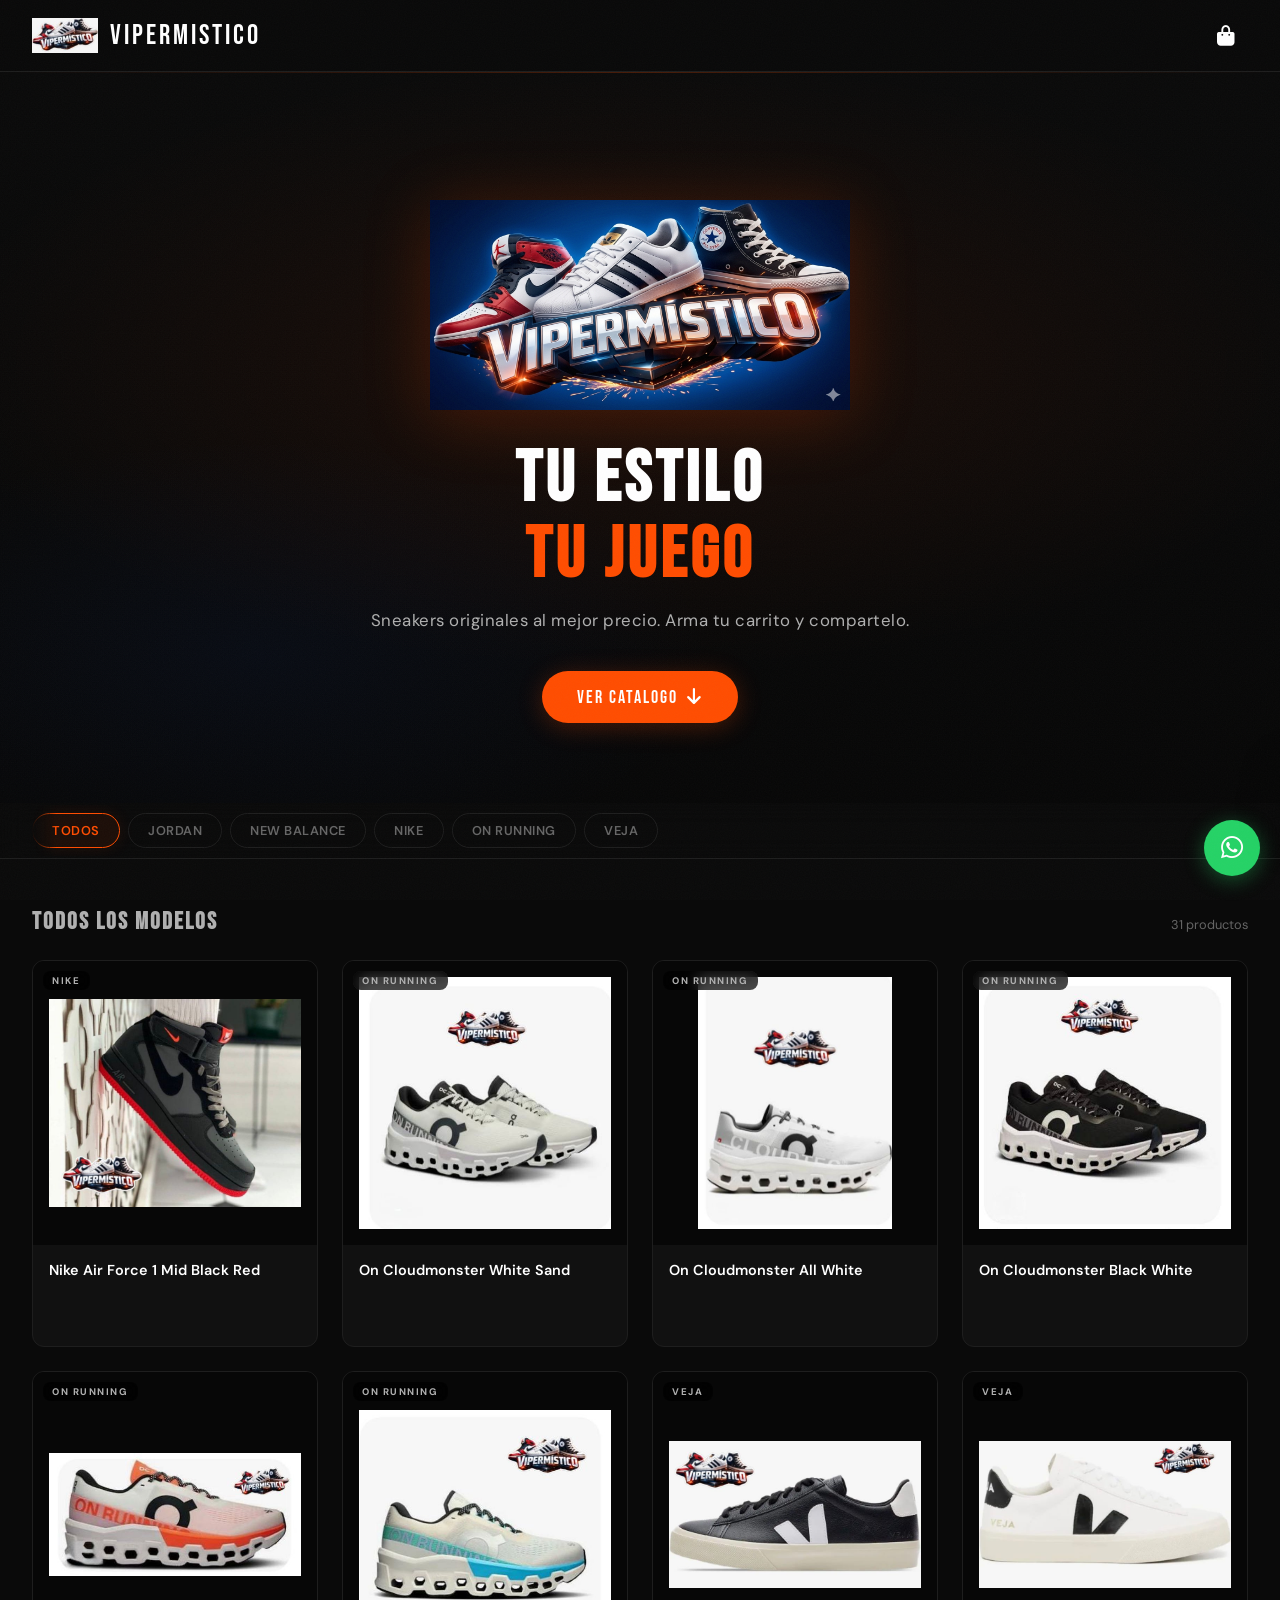
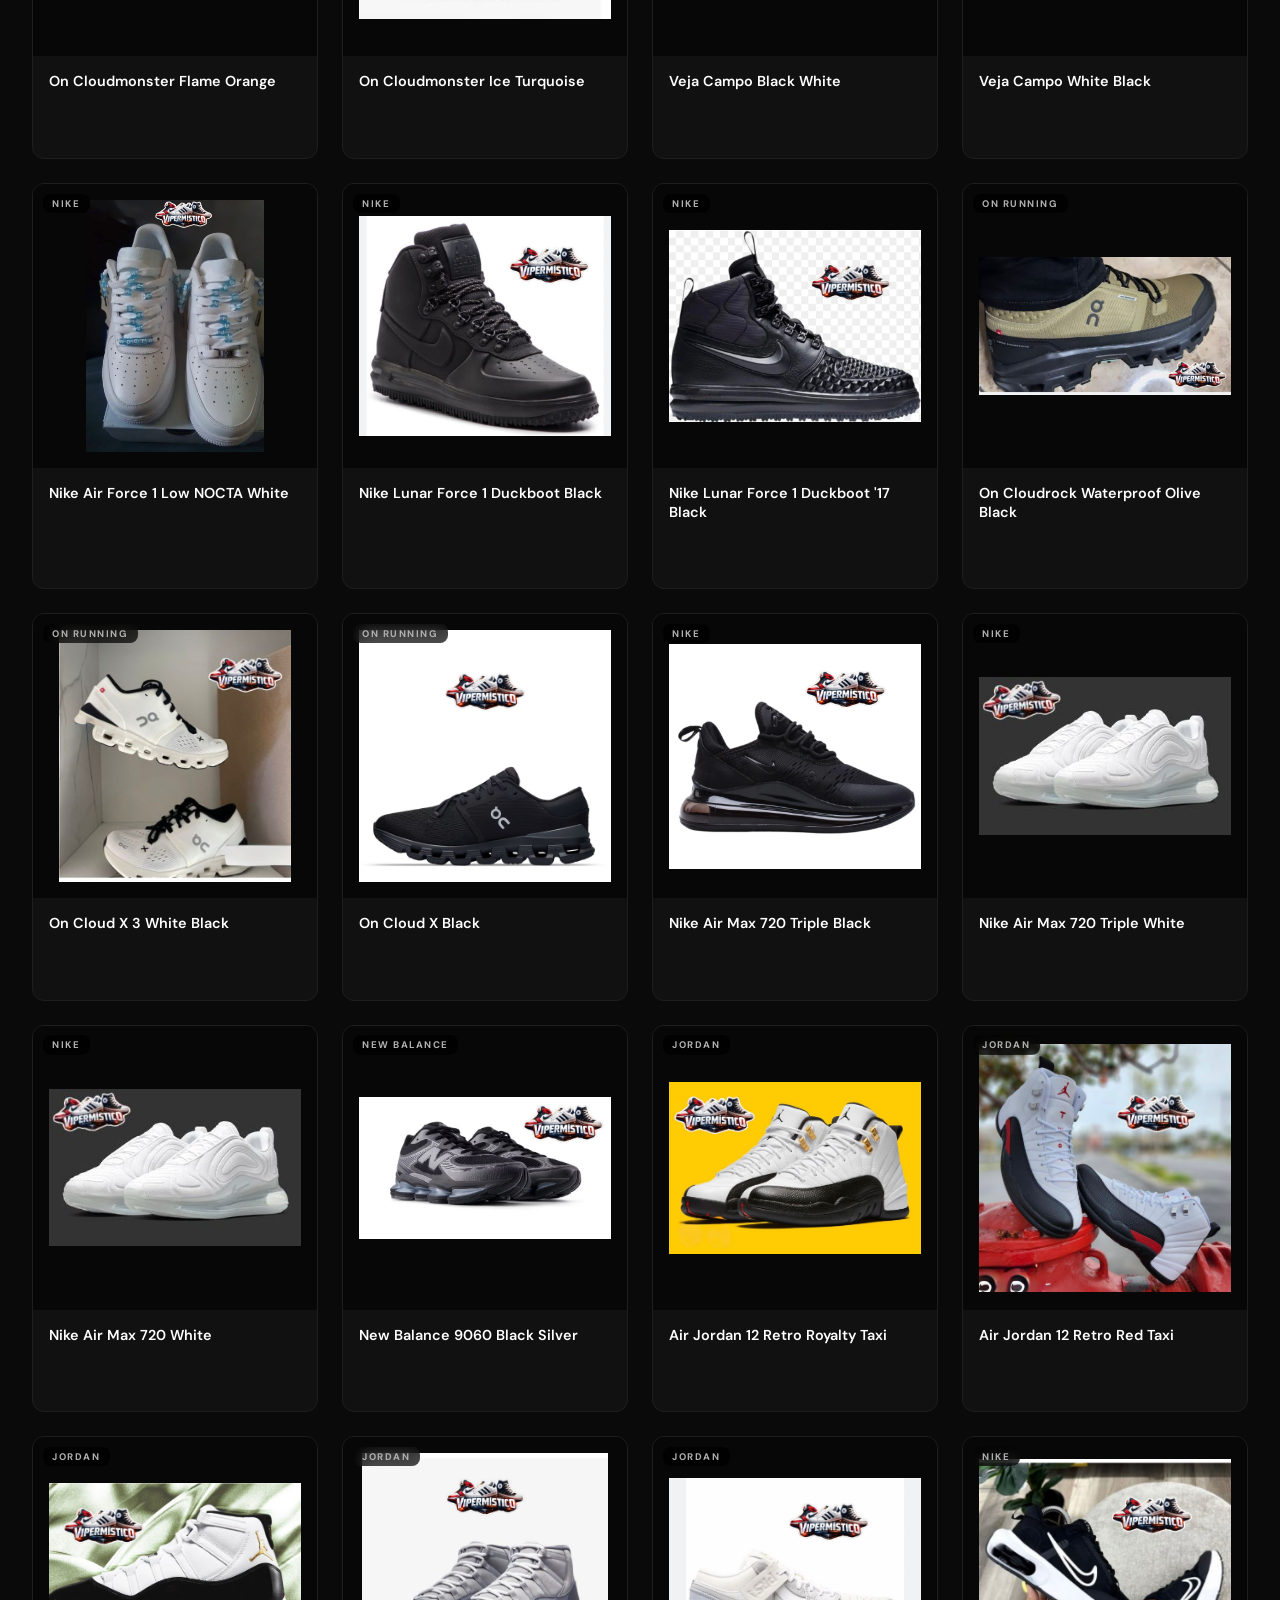
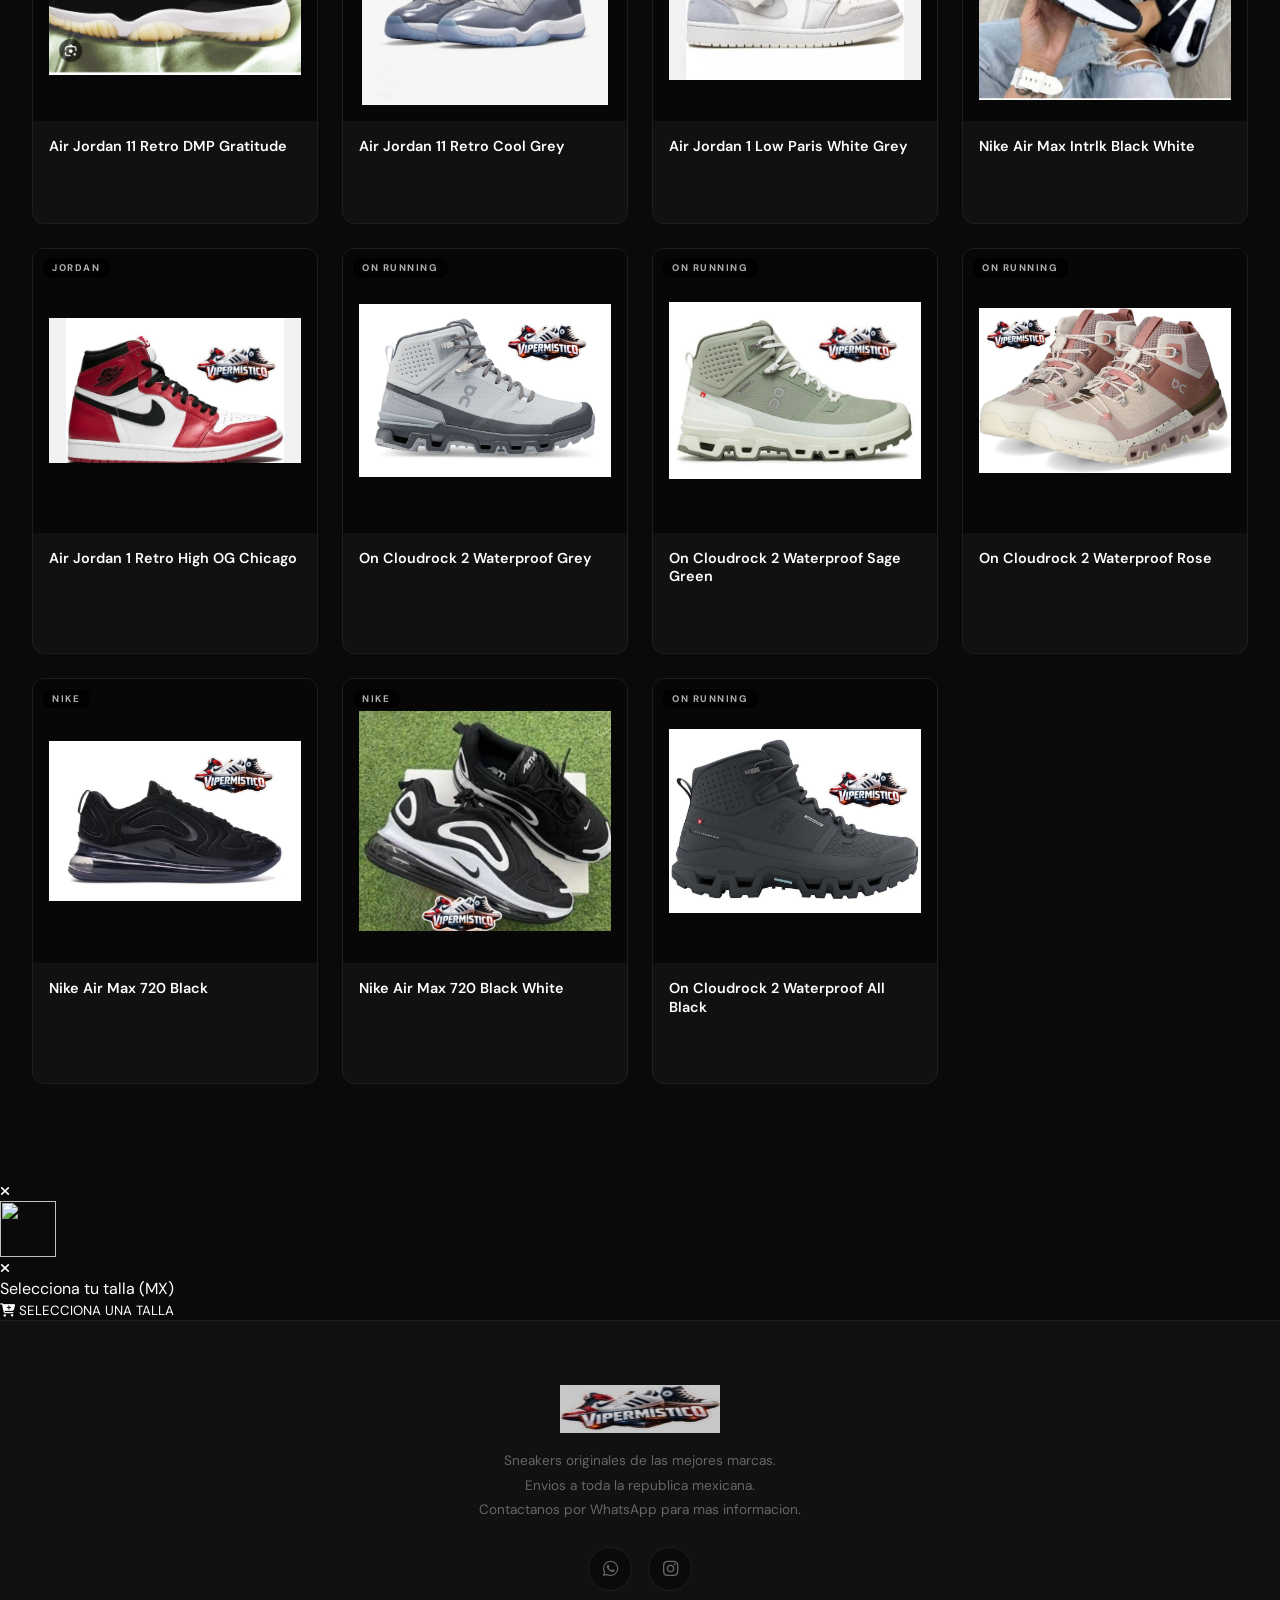
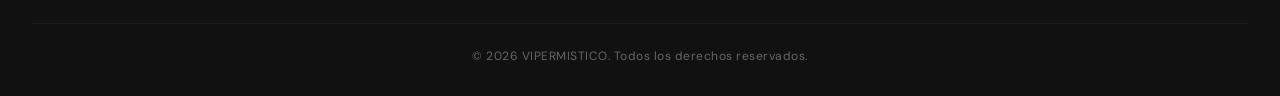
==== commit f9044b86: "Add files via upload" ====
--- a/vipermistico/index.html
+++ b/vipermistico/index.html
@@ -4,7 +4,7 @@
   <meta charset="UTF-8">
   <meta name="viewport" content="width=device-width, initial-scale=1.0">
   <title>VIPERMISTICO | Sneakers Originales</title>
-  <meta name="description" content="VIPERMISTICO - Tu tienda de sneakers originales. Nike, Jordan, On Running, Veja, New Balance y mas. Arma tu carrito y comparte tu pedido por WhatsApp.">
+  <meta name="description" content="VIPERMISTICO - Tu tienda de sneakers . Nike, Jordan, On Running, Veja, New Balance y mas. Arma tu carrito y comparte tu pedido por WhatsApp.">
   <meta name="theme-color" content="#0a0a0a">
 
   <!-- Open Graph -->
@@ -141,6 +141,40 @@
       </button>
       <p class="share-modal-hint">Comparte este enlace para que vean tu seleccion de productos.</p>
     </div>
+  </div>
+
+  <!-- ===== IMAGE LIGHTBOX ===== -->
+  <div class="lightbox" id="lightbox" role="dialog" aria-label="Vista ampliada">
+    <button class="lightbox-close" id="lightboxClose" aria-label="Cerrar imagen">
+      <i class="fa-solid fa-xmark" aria-hidden="true"></i>
+    </button>
+    <div class="lightbox-body" id="lightboxBody">
+      <img id="lightboxImg" src="" alt="" draggable="false">
+    </div>
+    <p class="lightbox-name" id="lightboxName"></p>
+  </div>
+
+  <!-- ===== SIZE SELECTOR BOTTOM SHEET ===== -->
+  <div class="size-sheet-overlay" id="sizeSheetOverlay"></div>
+  <div class="size-sheet" id="sizeSheet" role="dialog" aria-label="Seleccionar talla">
+    <div class="size-sheet-handle"></div>
+    <div class="size-sheet-header">
+      <div class="size-sheet-product" id="sizeSheetProduct">
+        <img id="sizeSheetImg" src="" alt="" width="56" height="56">
+        <div>
+          <p class="size-sheet-name" id="sizeSheetName"></p>
+          <span class="size-sheet-brand" id="sizeSheetBrand"></span>
+        </div>
+      </div>
+      <button class="size-sheet-close" id="sizeSheetClose" aria-label="Cerrar">
+        <i class="fa-solid fa-xmark" aria-hidden="true"></i>
+      </button>
+    </div>
+    <p class="size-sheet-label">Selecciona tu talla (MX)</p>
+    <div class="size-grid" id="sizeGrid"></div>
+    <button class="size-sheet-confirm" id="sizeSheetConfirm" disabled>
+      <i class="fa-solid fa-cart-plus" aria-hidden="true"></i> SELECCIONA UNA TALLA
+    </button>
   </div>
 
   <!-- ===== TOAST ===== -->
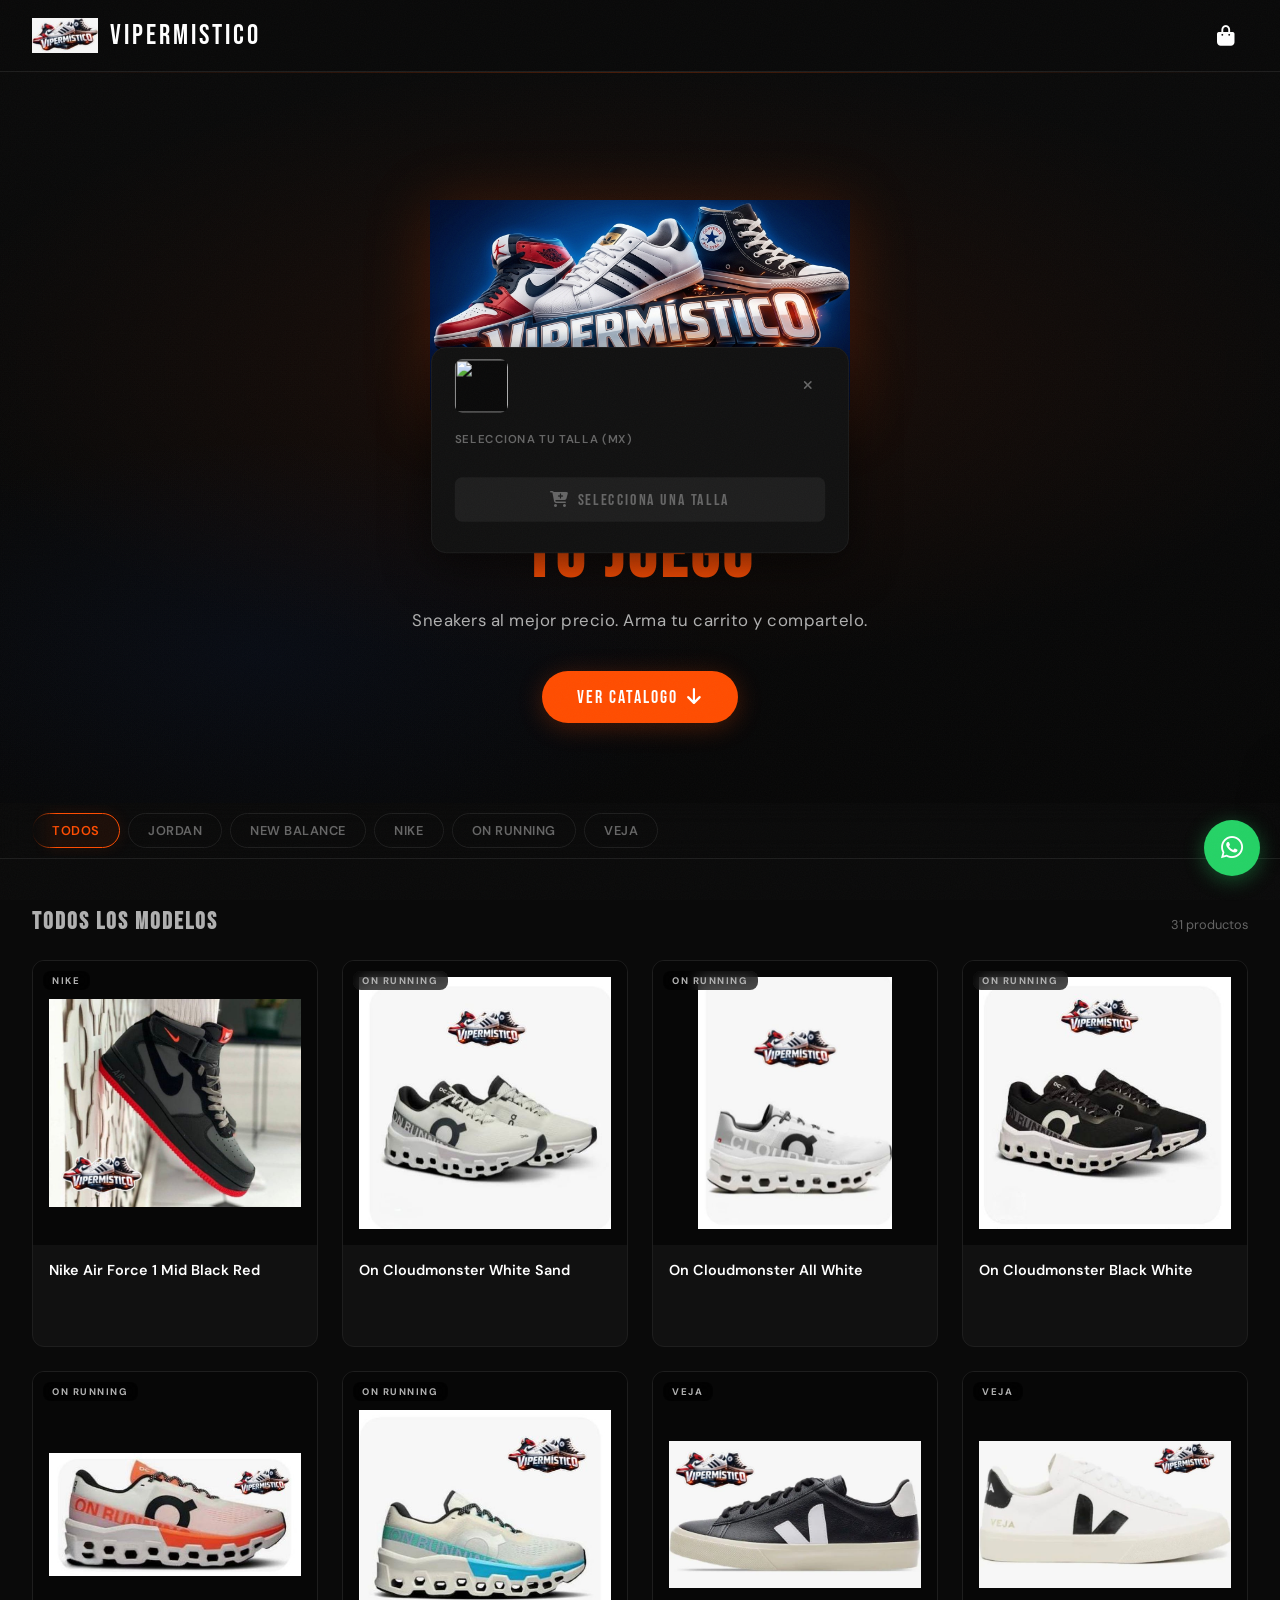
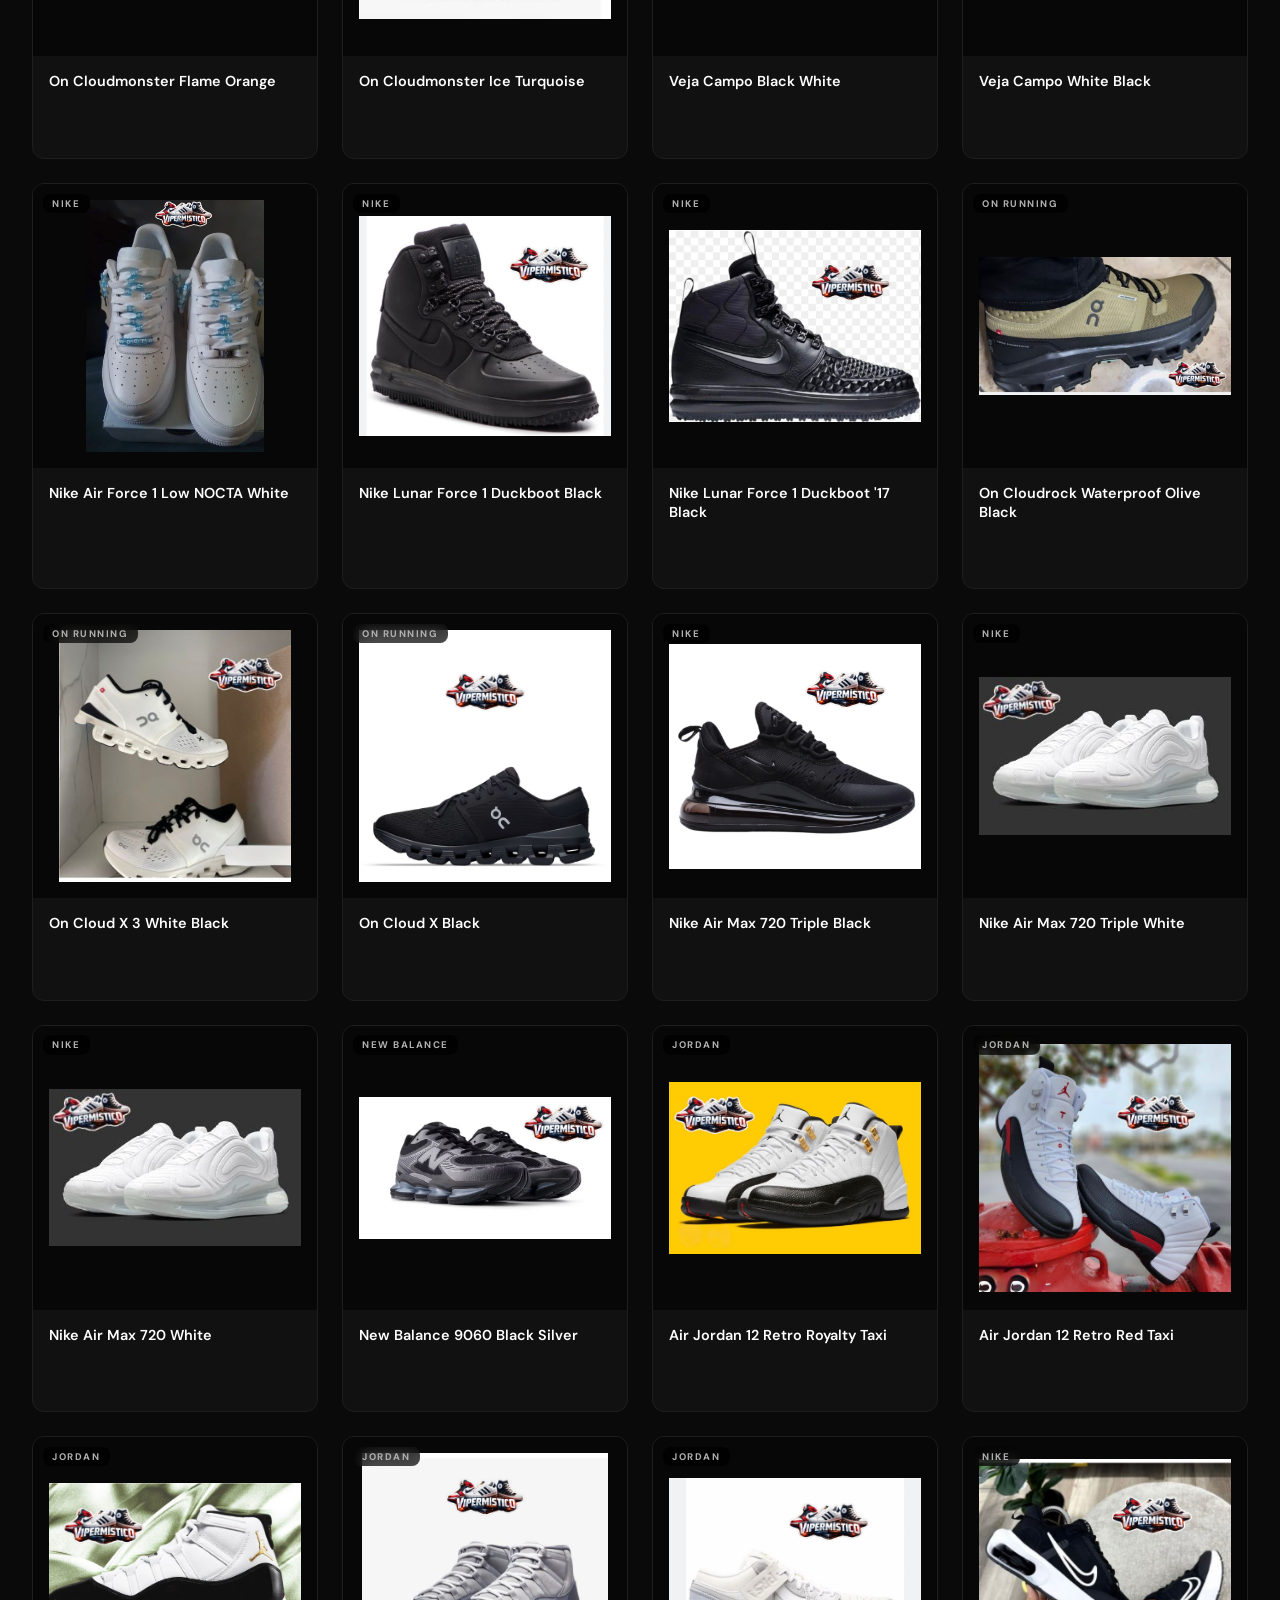
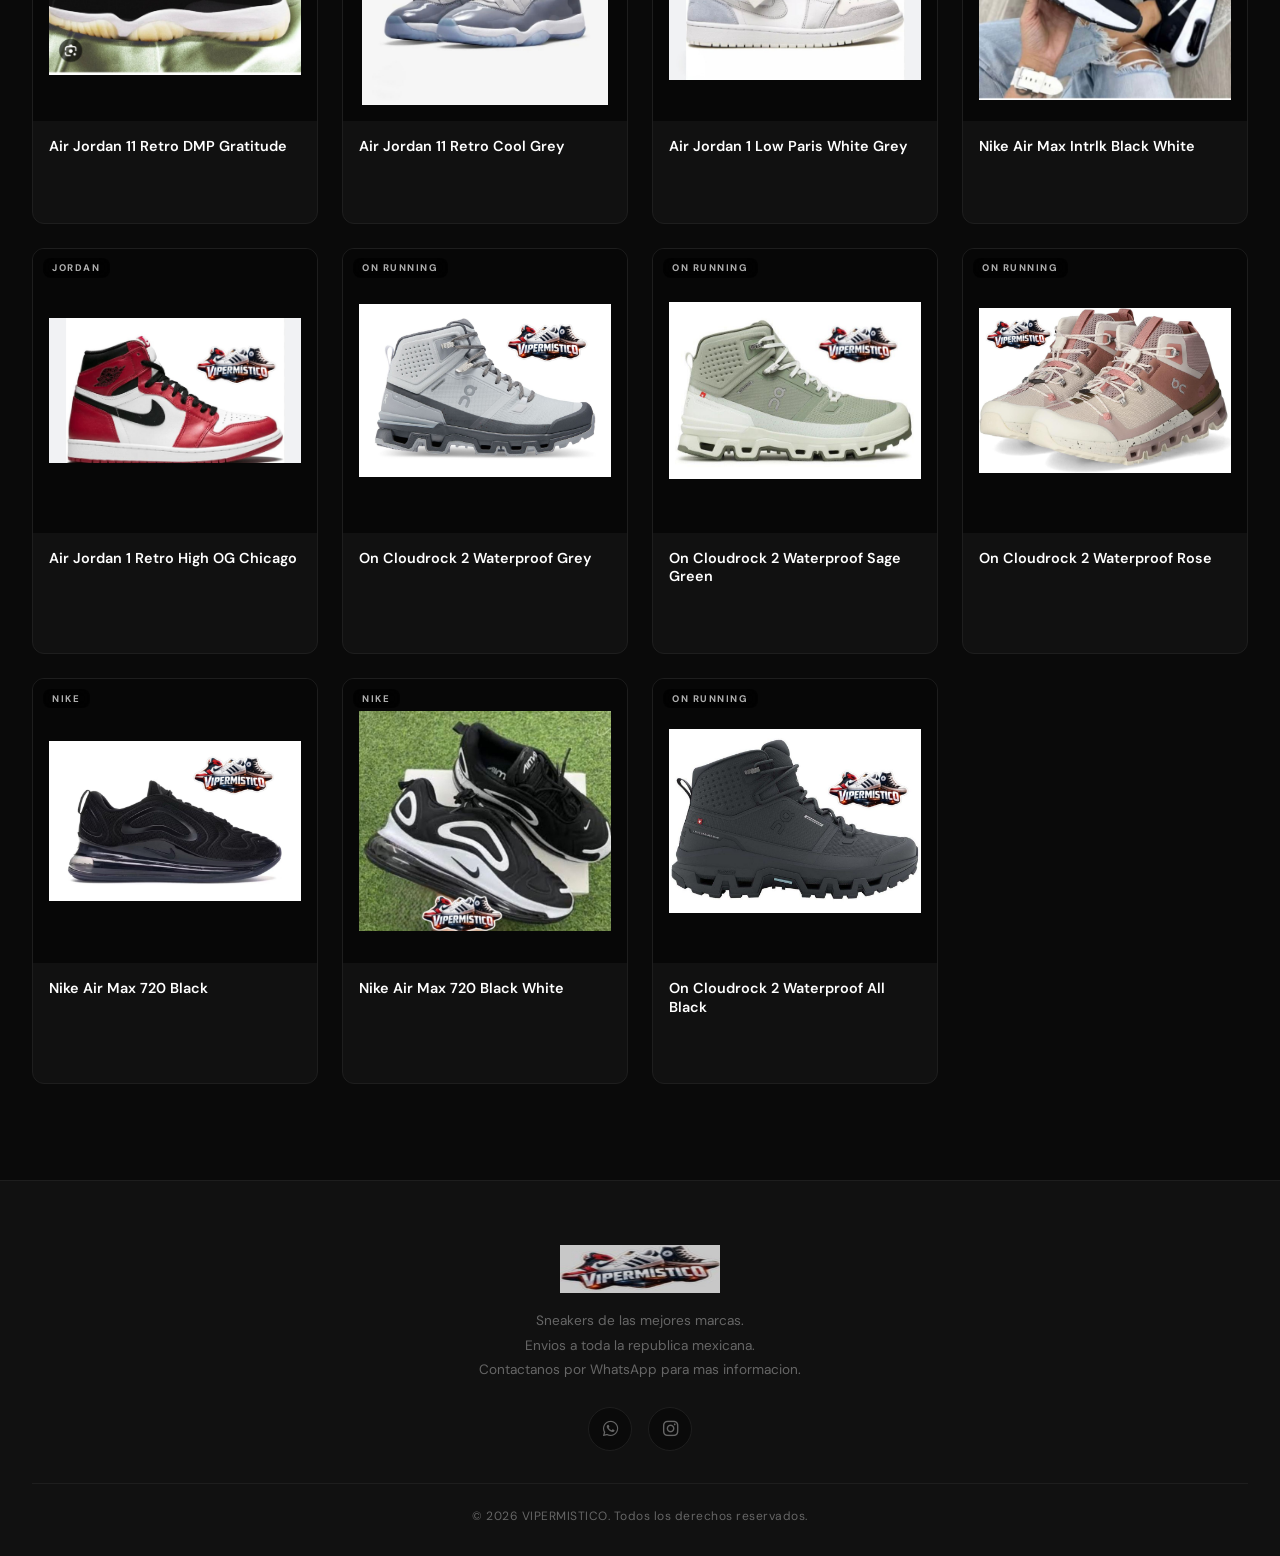
==== commit 36b0d259: "Update index.html" ====
--- a/vipermistico/index.html
+++ b/vipermistico/index.html
@@ -3,13 +3,13 @@
 <head>
   <meta charset="UTF-8">
   <meta name="viewport" content="width=device-width, initial-scale=1.0">
-  <title>VIPERMISTICO | Sneakers Originales</title>
+  <title>VIPERMISTICO | Sneakers </title>
   <meta name="description" content="VIPERMISTICO - Tu tienda de sneakers . Nike, Jordan, On Running, Veja, New Balance y mas. Arma tu carrito y comparte tu pedido por WhatsApp.">
   <meta name="theme-color" content="#0a0a0a">
 
   <!-- Open Graph -->
-  <meta property="og:title" content="VIPERMISTICO | Sneakers Originales">
-  <meta property="og:description" content="Tu tienda de sneakers originales. Arma tu carrito y comparte tu pedido.">
+  <meta property="og:title" content="VIPERMISTICO | Sneakers ">
+  <meta property="og:description" content="Tu tienda de sneakers . Arma tu carrito y comparte tu pedido.">
   <meta property="og:image" content="images/logo.jpg">
   <meta property="og:type" content="website">
 
@@ -70,7 +70,7 @@
       <h1 class="hero-tagline">
         TU ESTILO<span class="accent">TU JUEGO</span>
       </h1>
-      <p class="hero-subtitle">Sneakers originales al mejor precio. Arma tu carrito y compartelo.</p>
+      <p class="hero-subtitle">Sneakers  al mejor precio. Arma tu carrito y compartelo.</p>
       <a href="#catalog" class="hero-cta">
         VER CATALOGO <i class="fa-solid fa-arrow-down" aria-hidden="true"></i>
       </a>
@@ -192,7 +192,7 @@
   <footer class="footer">
     <img src="images/logox.jpg" alt="VIPERMISTICO" class="footer-logo" width="160" height="48">
     <p class="footer-text">
-      Sneakers originales de las mejores marcas.<br>
+      Sneakers  de las mejores marcas.<br>
       Envios a toda la republica mexicana.<br>
       Contactanos por WhatsApp para mas informacion.
     </p>
--- a/vipermistico/css/styles.css
+++ b/vipermistico/css/styles.css
@@ -1063,6 +1063,307 @@
 }
 
 /* ============================================
+   IMAGE LIGHTBOX
+   ============================================ */
+.lightbox {
+  position: fixed;
+  inset: 0;
+  z-index: 400;
+  background: rgba(0, 0, 0, 0.92);
+  backdrop-filter: blur(16px);
+  display: flex;
+  flex-direction: column;
+  align-items: center;
+  justify-content: center;
+  padding: 1rem;
+  opacity: 0;
+  visibility: hidden;
+  transition: opacity var(--transition-base), visibility var(--transition-base);
+  cursor: zoom-out;
+  overscroll-behavior: contain;
+}
+
+.lightbox.open {
+  opacity: 1;
+  visibility: visible;
+}
+
+.lightbox-close {
+  position: absolute;
+  top: 1rem;
+  right: 1rem;
+  width: 44px;
+  height: 44px;
+  display: flex;
+  align-items: center;
+  justify-content: center;
+  border-radius: 50%;
+  background: rgba(255, 255, 255, 0.1);
+  color: white;
+  font-size: 1.2rem;
+  z-index: 2;
+  transition: background var(--transition-fast);
+}
+
+.lightbox-close:hover {
+  background: rgba(255, 255, 255, 0.2);
+}
+
+.lightbox-body {
+  max-width: min(90vw, 700px);
+  max-height: 75vh;
+  display: flex;
+  align-items: center;
+  justify-content: center;
+}
+
+.lightbox-body img {
+  max-width: 100%;
+  max-height: 75vh;
+  object-fit: contain;
+  border-radius: var(--radius-md);
+  transform: scale(0.92);
+  transition: transform var(--transition-base);
+  user-select: none;
+  -webkit-user-select: none;
+}
+
+.lightbox.open .lightbox-body img {
+  transform: scale(1);
+}
+
+.lightbox-name {
+  margin-top: 1rem;
+  font-size: 0.9rem;
+  font-weight: 600;
+  color: var(--text-secondary);
+  text-align: center;
+  letter-spacing: 0.5px;
+  max-width: 400px;
+  opacity: 0;
+  transform: translateY(8px);
+  transition: opacity 0.4s ease 0.15s, transform 0.4s ease 0.15s;
+}
+
+.lightbox.open .lightbox-name {
+  opacity: 1;
+  transform: translateY(0);
+}
+
+/* Make product images clickable */
+.product-image {
+  cursor: zoom-in;
+}
+
+/* ============================================
+   SIZE SELECTOR BOTTOM SHEET
+   ============================================ */
+.size-sheet-overlay {
+  position: fixed;
+  inset: 0;
+  z-index: 250;
+  background: rgba(0, 0, 0, 0.6);
+  backdrop-filter: blur(4px);
+  opacity: 0;
+  visibility: hidden;
+  transition: opacity var(--transition-base), visibility var(--transition-base);
+}
+
+.size-sheet-overlay.open {
+  opacity: 1;
+  visibility: visible;
+}
+
+.size-sheet {
+  position: fixed;
+  bottom: 0;
+  left: 0;
+  right: 0;
+  z-index: 251;
+  background: var(--surface);
+  border-top: 1px solid var(--border-light);
+  border-radius: var(--radius-lg) var(--radius-lg) 0 0;
+  padding: 0.75rem 1.5rem 2rem;
+  transform: translateY(100%);
+  transition: transform var(--transition-base);
+  max-height: 85vh;
+  overflow-y: auto;
+  overscroll-behavior: contain;
+}
+
+.size-sheet.open {
+  transform: translateY(0);
+}
+
+.size-sheet-handle {
+  width: 36px;
+  height: 4px;
+  background: var(--border-light);
+  border-radius: 2px;
+  margin: 0 auto 1rem;
+}
+
+.size-sheet-header {
+  display: flex;
+  align-items: center;
+  justify-content: space-between;
+  margin-bottom: 1.25rem;
+}
+
+.size-sheet-product {
+  display: flex;
+  align-items: center;
+  gap: 0.75rem;
+  min-width: 0;
+}
+
+.size-sheet-product img {
+  width: 56px;
+  height: 56px;
+  object-fit: contain;
+  background: var(--bg);
+  border-radius: var(--radius-sm);
+  flex-shrink: 0;
+}
+
+.size-sheet-name {
+  font-weight: 600;
+  font-size: 0.9rem;
+  line-height: 1.3;
+  white-space: nowrap;
+  overflow: hidden;
+  text-overflow: ellipsis;
+  max-width: 220px;
+}
+
+.size-sheet-brand {
+  font-size: 0.7rem;
+  color: var(--text-muted);
+  text-transform: uppercase;
+  letter-spacing: 1px;
+}
+
+.size-sheet-close {
+  width: 36px;
+  height: 36px;
+  display: flex;
+  align-items: center;
+  justify-content: center;
+  border-radius: var(--radius-sm);
+  color: var(--text-muted);
+  flex-shrink: 0;
+  transition: background var(--transition-fast), color var(--transition-fast);
+}
+
+.size-sheet-close:hover {
+  background: var(--surface-hover);
+  color: var(--text);
+}
+
+.size-sheet-label {
+  font-size: 0.75rem;
+  font-weight: 600;
+  text-transform: uppercase;
+  letter-spacing: 1px;
+  color: var(--text-muted);
+  margin-bottom: 0.75rem;
+}
+
+.size-grid {
+  display: grid;
+  grid-template-columns: repeat(4, 1fr);
+  gap: 0.5rem;
+  margin-bottom: 1.25rem;
+}
+
+.size-btn {
+  padding: 0.7rem 0.5rem;
+  border: 1px solid var(--border);
+  border-radius: var(--radius-sm);
+  background: var(--bg);
+  color: var(--text-secondary);
+  font-size: 0.85rem;
+  font-weight: 600;
+  text-align: center;
+  transition: border-color var(--transition-fast), background var(--transition-fast), color var(--transition-fast), box-shadow var(--transition-fast);
+}
+
+.size-btn:hover {
+  border-color: var(--border-light);
+  color: var(--text);
+  background: var(--surface-hover);
+}
+
+.size-btn.selected {
+  border-color: var(--accent);
+  color: var(--accent);
+  background: rgba(255, 77, 0, 0.08);
+  box-shadow: 0 0 12px rgba(255, 77, 0, 0.1);
+}
+
+.size-sheet-confirm {
+  width: 100%;
+  padding: 0.85rem;
+  background: var(--border);
+  color: var(--text-muted);
+  border-radius: var(--radius-sm);
+  font-family: 'Bebas Neue', sans-serif;
+  font-size: 1.05rem;
+  letter-spacing: 2px;
+  display: flex;
+  align-items: center;
+  justify-content: center;
+  gap: 0.5rem;
+  transition: background var(--transition-base), color var(--transition-base), box-shadow var(--transition-base);
+  cursor: not-allowed;
+}
+
+.size-sheet-confirm.ready {
+  background: var(--accent);
+  color: white;
+  cursor: pointer;
+  box-shadow: 0 4px 16px var(--accent-glow);
+}
+
+.size-sheet-confirm.ready:hover {
+  background: var(--accent-soft);
+  box-shadow: 0 6px 24px var(--accent-glow-strong);
+}
+
+@media (min-width: 640px) {
+  .size-grid {
+    grid-template-columns: repeat(5, 1fr);
+  }
+  .size-sheet-name {
+    max-width: 320px;
+  }
+}
+
+@media (min-width: 768px) {
+  .size-sheet {
+    left: 50%;
+    right: auto;
+    bottom: 50%;
+    transform: translate(-50%, 50%) scale(0.95);
+    border-radius: var(--radius-lg);
+    max-width: 440px;
+    width: 100%;
+    border: 1px solid var(--border);
+    box-shadow: var(--shadow-elevated);
+    max-height: 80vh;
+  }
+  .size-sheet.open {
+    transform: translate(-50%, 50%) scale(1);
+  }
+  .size-sheet-handle {
+    display: none;
+  }
+  .size-grid {
+    grid-template-columns: repeat(5, 1fr);
+  }
+}
+
+/* ============================================
    TOAST NOTIFICATION
    ============================================ */
 .toast {
